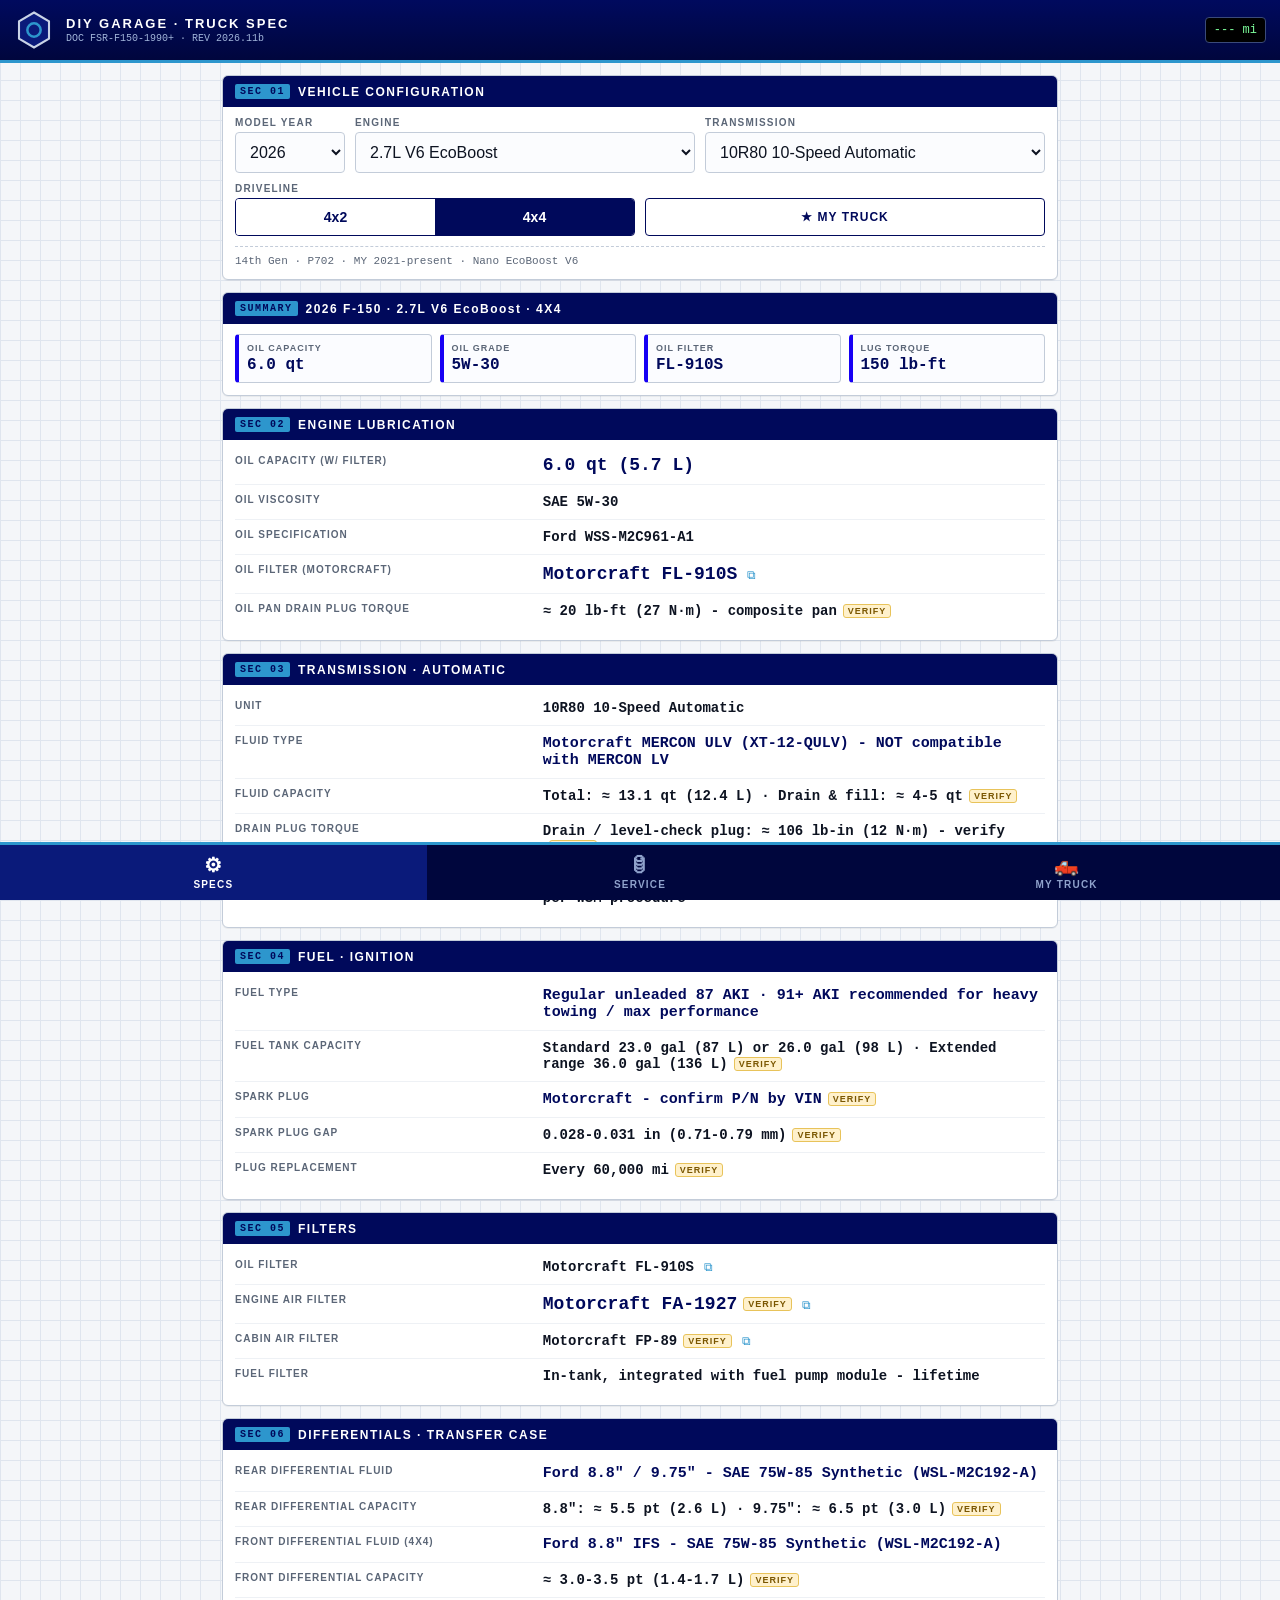
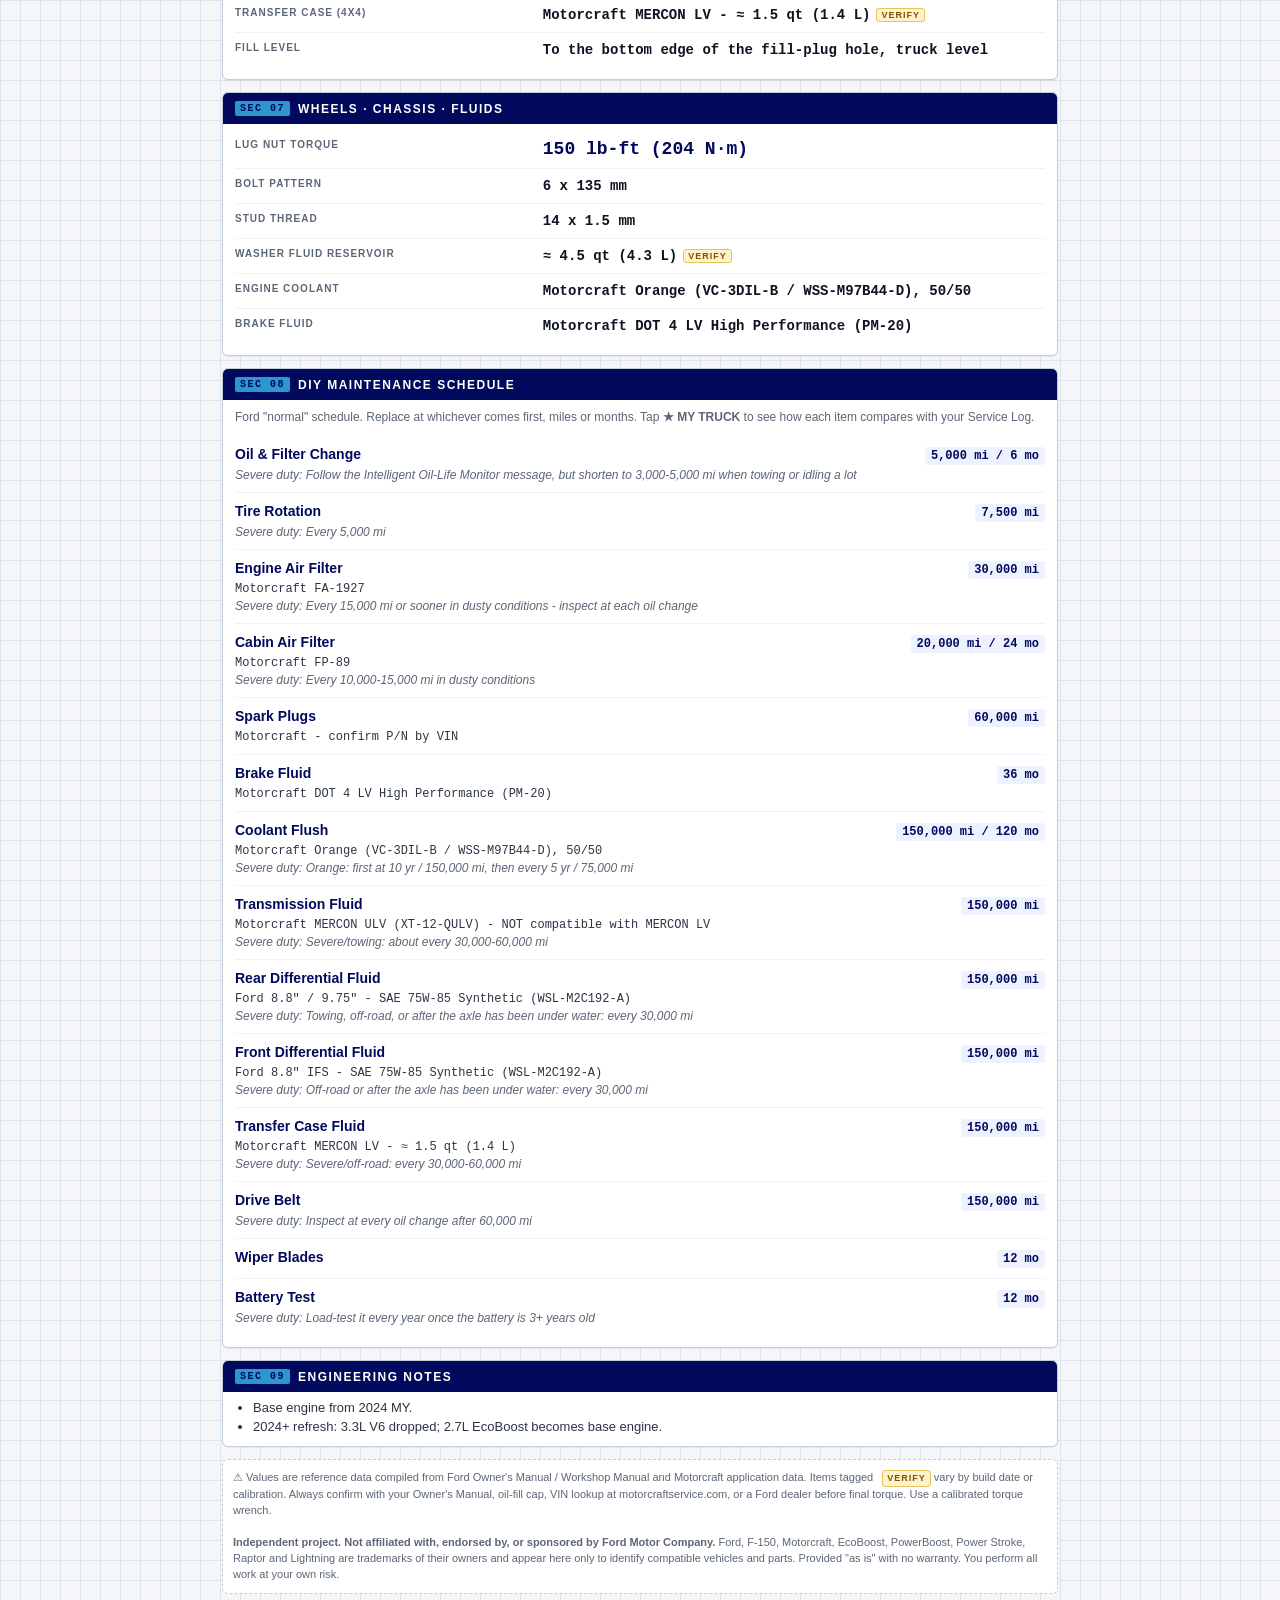
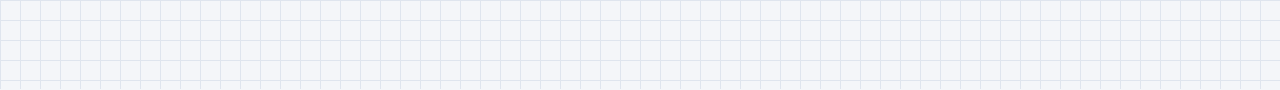
==== index.html @ 48784780 "Add files via upload" ====
<!DOCTYPE html>
<html lang="en">
<head>
  <meta charset="UTF-8">
  <meta name="viewport" content="width=device-width, initial-scale=1, viewport-fit=cover">
  <meta name="theme-color" content="#00095B">
  <meta name="apple-mobile-web-app-capable" content="yes">
  <meta name="apple-mobile-web-app-status-bar-style" content="black-translucent">
  <meta name="apple-mobile-web-app-title" content="DIY Garage">
  <meta name="description" content="Independent DIY service reference and maintenance tracker for 1990-present F-150 pickups.">
  <title>DIY Garage - Truck Spec Reference</title>
  <link rel="manifest" href="manifest.webmanifest">
  <link rel="icon" href="icon.svg" type="image/svg+xml">
  <link rel="apple-touch-icon" href="icon.svg">
  <link rel="stylesheet" href="styles.css">
</head>
<body>
  <header class="topbar">
    <div class="badge" aria-hidden="true">
      <svg viewBox="0 0 48 48"><polygon points="24,3 42,13.5 42,34.5 24,45 6,34.5 6,13.5" fill="#0a1a7a" stroke="#c9d3e6" stroke-width="2.5"/>
        <circle cx="24" cy="24" r="8" fill="none" stroke="#2D96CD" stroke-width="3"/></svg>
    </div>
    <div class="titleblock">
      <div class="t1">DIY GARAGE · TRUCK SPEC</div>
      <div class="t2">DOC FSR-F150-1990+ · <span id="rev"></span></div>
    </div>
    <div class="odo" id="odoChip" title="Current odometer">--- mi</div>
  </header>

  <div id="dueBanner" class="banner hidden"></div>

  <main>
    <!-- ================= SPECS TAB ================= -->
    <section id="tab-specs" class="tab active">
      <div class="card selector">
        <div class="card-h"><span class="sec">SEC 01</span> VEHICLE CONFIGURATION</div>
        <div class="grid3">
          <label>MODEL YEAR<select id="selYear"></select></label>
          <label>ENGINE<select id="selEngine"></select></label>
          <label>TRANSMISSION<select id="selTrans"></select></label>
        </div>
        <div class="grid2">
          <label>DRIVELINE
            <div class="seg" id="segDrive">
              <button data-v="4x2" class="on">4x2</button><button data-v="4x4">4x4</button>
            </div>
          </label>
          <label>&nbsp;<button class="btn ghost" id="btnSaveTruck">★ MY TRUCK</button></label>
        </div>
        <div class="genline" id="genLine"></div>
      </div>

      <div id="specOut"></div>

      <p class="disclaimer">
        ⚠ Values are reference data compiled from Ford Owner's Manual / Workshop Manual and Motorcraft
        application data. Items tagged <b class="vtag">VERIFY</b> vary by build date or calibration.
        Always confirm with your Owner's Manual, oil-fill cap, VIN lookup at motorcraftservice.com, or a Ford dealer
        before final torque. Use a calibrated torque wrench.
        <br><br>
        <b>Independent project. Not affiliated with, endorsed by, or sponsored by Ford Motor Company.</b>
        Ford, F-150, Motorcraft, EcoBoost, PowerBoost, Power Stroke, Raptor and Lightning are trademarks of their
        owners and appear here only to identify compatible vehicles and parts. Provided "as is" with no warranty.
        You perform all work at your own risk.
      </p>
    </section>

    <!-- ================= SERVICE LOG TAB ================= -->
    <section id="tab-log" class="tab">
      <div class="card">
        <div class="card-h"><span class="sec">SEC 10</span> NEXT SERVICE DUE</div>
        <div id="nextDue" class="nextdue"></div>
        <div class="row-btns">
          <button class="btn" id="btnNotify">🔔 ENABLE REMINDERS</button>
          <button class="btn ghost" id="btnIcs">📅 ADD TO CALENDAR</button>
        </div>
      </div>

      <div class="card">
        <div class="card-h"><span class="sec">SEC 11</span> UPDATE ODOMETER</div>
        <div class="grid2">
          <label>CURRENT MILEAGE<input type="number" id="odoInput" inputmode="numeric" placeholder="e.g. 84250"></label>
          <label>&nbsp;<button class="btn" id="btnOdo">UPDATE</button></label>
        </div>
      </div>

      <div class="card">
        <div class="card-h"><span class="sec">SEC 12</span> LOG A SERVICE</div>
        <form id="logForm">
          <div class="grid2">
            <label>SERVICE<select id="logType"></select></label>
            <label>DATE<input type="date" id="logDate" required></label>
            <label>MILEAGE<input type="number" id="logMiles" inputmode="numeric" required></label>
            <label>COST ($)<input type="number" id="logCost" step="0.01" inputmode="decimal"></label>
          </div>
          <label>PARTS / OIL USED / NOTES<textarea id="logNotes" rows="2" placeholder="Motorcraft FL-500S, 6 qt 5W-30 Full Synthetic"></textarea></label>
          <button class="btn full" type="submit">+ RECORD SERVICE</button>
        </form>
      </div>

      <div class="card">
        <div class="card-h"><span class="sec">SEC 13</span> SERVICE HISTORY
          <span class="right"><button class="link" id="btnExport">EXPORT</button> · <label class="link">IMPORT<input type="file" id="fileImport" accept=".json" hidden></label></span>
        </div>
        <div id="history"></div>
      </div>
    </section>

    <!-- ================= SETTINGS TAB ================= -->
    <section id="tab-truck" class="tab">
      <div class="card">
        <div class="card-h"><span class="sec">SEC 20</span> MY TRUCK</div>
        <div id="myTruck"></div>
        <div class="grid2">
          <label>NICKNAME<input type="text" id="setName" placeholder="Old Blue"></label>
          <label>VIN (OPTIONAL)<input type="text" id="setVin" maxlength="17" placeholder="1FTFW1E..."></label>
        </div>
      </div>
      <div class="card">
        <div class="card-h"><span class="sec">SEC 21</span> OIL CHANGE INTERVAL</div>
        <p class="hint">Defaults are set per engine. Shorten them for "severe duty" (towing, idling, dusty roads, short trips, extreme heat or cold).</p>
        <div class="grid2">
          <label>EVERY (MILES)<input type="number" id="setMi" inputmode="numeric"></label>
          <label>OR EVERY (MONTHS)<input type="number" id="setMo" inputmode="numeric"></label>
          <label>REMIND ME EARLY (MILES)<input type="number" id="setWarn" inputmode="numeric" value="500"></label>
          <label>&nbsp;<button class="btn ghost" id="btnDefaults">RESET TO ENGINE DEFAULT</button></label>
        </div>
        <button class="btn full" id="btnSaveSettings">SAVE SETTINGS</button>
      </div>
      <div class="card">
        <div class="card-h"><span class="sec">SEC 22</span> DATA</div>
        <p class="hint">All data is stored on this device only (no account and nothing sent to the cloud). Use Export in the Service Log to back it up.</p>
        <button class="btn danger full" id="btnWipe">ERASE ALL LOCAL DATA</button>
      </div>
    </section>
  </main>

  <nav class="tabbar">
    <button data-tab="specs" class="on"><span>⚙</span>SPECS</button>
    <button data-tab="log"><span>🛢</span>SERVICE</button>
    <button data-tab="truck"><span>🛻</span>MY TRUCK</button>
  </nav>

  <div id="toast" class="toast"></div>

  <script src="data.js"></script>
  <script src="app.js"></script>
</body>
</html>
---- styles.css ----
/* F-150 Field Service Reference - "engineering spec sheet" theme */
:root{
  --blue:#00095B;      /* deep oval blue */
  --blue2:#1700F4;     /* accent blue */
  --blue3:#2D96CD;     /* light blue */
  --ink:#0d1321;
  --paper:#f4f6f9;
  --grid:#dfe5ee;
  --line:#c3ccd9;
  --muted:#5b6677;
  --ok:#0a7d38; --warn:#c77700; --bad:#c41e1e;
  --mono: ui-monospace, "SFMono-Regular", Consolas, "Roboto Mono", Menlo, monospace;
  --sans: -apple-system, "Segoe UI", Roboto, "Helvetica Neue", Arial, sans-serif;
}
*{box-sizing:border-box;-webkit-tap-highlight-color:transparent}
html,body{margin:0;padding:0}
body{
  font-family:var(--sans);color:var(--ink);
  background-color:var(--paper);
  background-image:
    linear-gradient(var(--grid) 1px,transparent 1px),
    linear-gradient(90deg,var(--grid) 1px,transparent 1px);
  background-size:20px 20px;
  padding-bottom:calc(72px + env(safe-area-inset-bottom));
}
.hidden{display:none!important}

/* ---------- header / title block ---------- */
.topbar{
  position:sticky;top:0;z-index:10;display:flex;align-items:center;gap:12px;
  padding:calc(10px + env(safe-area-inset-top)) 14px 10px;
  background:linear-gradient(180deg,#000A5E,#00063d);color:#fff;
  border-bottom:3px solid var(--blue3);
}
.badge{width:40px;height:40px;flex:none}
.badge svg{width:100%;height:100%;display:block}
.titleblock{flex:1;min-width:0}
.t1{font-weight:800;letter-spacing:2px;font-size:13px}
.t2{font-family:var(--mono);font-size:10px;color:#9fb3d9;margin-top:2px}
.odo{font-family:var(--mono);font-size:12px;background:#000;border:1px solid #3a4a7a;
  padding:5px 8px;border-radius:4px;color:#7CFC9A;white-space:nowrap}

/* ---------- banner ---------- */
.banner{margin:10px 12px 0;padding:10px 12px;border-radius:6px;font-weight:700;font-size:14px;
  display:flex;gap:10px;align-items:center;border-left:6px solid}
.banner.warn{background:#fff4e0;border-color:var(--warn);color:#7a4900}
.banner.bad{background:#fde8e8;border-color:var(--bad);color:#8a1010}

main{padding:12px;max-width:860px;margin:0 auto}
.tab{display:none}.tab.active{display:block}

/* ---------- cards ---------- */
.card{background:#fff;border:1px solid var(--line);border-radius:6px;margin-bottom:12px;
  box-shadow:0 1px 0 #0000000d;overflow:hidden}
.card-h{background:var(--blue);color:#fff;font-weight:800;font-size:12px;letter-spacing:1.5px;
  padding:8px 12px;display:flex;align-items:center;gap:8px}
.card-h .right{margin-left:auto;font-weight:600;letter-spacing:.5px}
.sec{font-family:var(--mono);font-size:10px;background:var(--blue3);color:#00095B;padding:2px 5px;border-radius:2px}
.card > *:not(.card-h){margin-left:12px;margin-right:12px}
.card > *:last-child{margin-bottom:12px}
.card form{margin-top:8px}

label{display:block;font-size:10px;font-weight:800;letter-spacing:1.2px;color:var(--muted);margin-top:10px}
select,input,textarea{
  display:block;width:100%;margin-top:4px;padding:10px;font-size:16px;font-family:var(--sans);
  border:1px solid var(--line);border-radius:4px;background:#fbfcfe;color:var(--ink)}
select:focus,input:focus,textarea:focus{outline:2px solid var(--blue2);border-color:transparent}
.grid2{display:grid;grid-template-columns:minmax(0,1fr) minmax(0,1fr);gap:0 10px}
.grid3{display:grid;grid-template-columns:minmax(0,1fr);gap:0 10px}
.grid2 > *,.grid3 > *,.hero > *,.nextdue > *{min-width:0}
@media(min-width:640px){.grid3{grid-template-columns:110px minmax(0,1fr) minmax(0,1fr)}}
html,body{overflow-x:hidden}
[hidden]{display:none!important}
.btn{white-space:nowrap;overflow:hidden;text-overflow:ellipsis}
.spec{table-layout:fixed}
.spec td{overflow-wrap:anywhere}
.spec td.big.long{font-size:15px}

.seg{display:flex;margin-top:4px;border:1px solid var(--blue);border-radius:4px;overflow:hidden}
.seg button{flex:1;padding:10px;border:0;background:#fff;font-weight:800;color:var(--blue);font-size:14px}
.seg button.on{background:var(--blue);color:#fff}

.btn{display:inline-block;width:100%;margin-top:4px;padding:11px;border:0;border-radius:4px;
  background:var(--blue);color:#fff;font-weight:800;letter-spacing:1px;font-size:12px;cursor:pointer}
.btn:active{transform:translateY(1px)}
.btn.ghost{background:#fff;color:var(--blue);border:1px solid var(--blue)}
.btn.danger{background:var(--bad)}
.btn.full{margin-top:12px}
.row-btns{display:grid;grid-template-columns:1fr 1fr;gap:10px}
.link{background:none;border:0;color:#bcd7ff;font-weight:700;font-size:11px;cursor:pointer;padding:0;margin:0;letter-spacing:.5px;display:inline}

.genline{font-family:var(--mono);font-size:11px;color:var(--muted);margin-top:10px;padding-top:8px;border-top:1px dashed var(--line)}

/* ---------- spec tables ---------- */
.spec{width:calc(100% - 24px);border-collapse:collapse;margin-top:6px}
.spec tr{border-bottom:1px solid #eef1f5}
.spec tr:last-child{border-bottom:0}
.spec th{text-align:left;font-size:10px;letter-spacing:1px;color:var(--muted);font-weight:800;
  padding:9px 8px 9px 0;width:38%;vertical-align:top;text-transform:uppercase}
.spec td{font-family:var(--mono);font-size:14px;font-weight:600;padding:9px 0;color:var(--ink);word-break:break-word}
.spec td.big{font-size:18px;color:var(--blue)}
.vtag{display:inline-block;font-family:var(--sans);font-size:9px;font-weight:800;letter-spacing:1px;
  background:#fff1cc;color:#7a5600;border:1px solid #e8c35a;border-radius:3px;padding:1px 4px;margin-left:6px;vertical-align:middle}
.copy{border:0;background:none;color:var(--blue3);font-size:12px;cursor:pointer;margin-left:4px}

.hero{display:grid;grid-template-columns:repeat(2,1fr);gap:8px;margin-top:10px}
@media(min-width:640px){.hero{grid-template-columns:repeat(4,1fr)}}
.kpi{border:1px solid var(--line);border-left:4px solid var(--blue2);border-radius:4px;padding:8px;background:#fbfcff}
.kpi .k{font-size:9px;font-weight:800;letter-spacing:1px;color:var(--muted)}
.kpi .v{font-family:var(--mono);font-weight:800;font-size:16px;color:var(--blue);margin-top:3px}

.notes{margin:8px 12px 12px;padding:0 0 0 18px;font-size:13px;color:#2b3445}
.notes li{margin:4px 0}

.disclaimer{font-size:11px;color:var(--muted);line-height:1.45;background:#fff;border:1px dashed var(--line);padding:10px;border-radius:6px}
.hint{font-size:12px;color:var(--muted);margin-top:10px}

/* ---------- service ---------- */
.nextdue{display:grid;grid-template-columns:1fr 1fr;gap:10px;margin-top:12px}
.gauge{border:1px solid var(--line);border-radius:6px;padding:10px;text-align:center}
.gauge .k{font-size:10px;font-weight:800;letter-spacing:1px;color:var(--muted)}
.gauge .v{font-family:var(--mono);font-size:22px;font-weight:800;margin:4px 0}
.gauge .s{font-size:11px;color:var(--muted)}
.bar{height:8px;background:#e8ecf2;border-radius:4px;overflow:hidden;margin-top:6px}
.bar i{display:block;height:100%;background:var(--ok)}
.ok .v{color:var(--ok)} .warn .v{color:var(--warn)} .bad .v{color:var(--bad)}
.warn .bar i{background:var(--warn)} .bad .bar i{background:var(--bad)}
.empty{font-size:13px;color:var(--muted);padding:12px 0;text-align:center}

.hist{list-style:none;padding:0;margin:6px 12px 12px}
.hist li{border-bottom:1px solid #eef1f5;padding:10px 0;display:grid;grid-template-columns:1fr auto;gap:2px 10px}
.hist .ty{font-weight:800;font-size:14px;color:var(--blue)}
.hist .mi{font-family:var(--mono);font-size:13px;text-align:right}
.hist .dt{font-family:var(--mono);font-size:11px;color:var(--muted)}
.hist .del{border:0;background:none;color:var(--bad);font-size:11px;font-weight:700;text-align:right;cursor:pointer}
.hist .nt{grid-column:1/-1;font-size:12px;color:#2b3445}

/* ---------- maintenance schedule ---------- */
.sched{list-style:none;padding:0;margin:6px 12px 12px}
.sched li{border-bottom:1px solid #eef1f5;padding:10px 0}
.sched li:last-child{border-bottom:0}
.sx-h{display:flex;justify-content:space-between;gap:10px;align-items:baseline}
.sx-h b{color:var(--blue);font-size:14px}
.every{font-family:var(--mono);font-size:12px;font-weight:700;white-space:nowrap;background:#eef2ff;color:var(--blue);padding:2px 6px;border-radius:3px}
.sub{font-size:12px;color:#2b3445;margin-top:3px;font-family:var(--mono)}
.sub.sev{color:var(--muted);font-family:var(--sans);font-style:italic}
.chip{display:inline-block;margin-top:6px;font-size:9px;font-weight:800;letter-spacing:1px;padding:2px 6px;border-radius:3px;background:#e8ecf2;color:var(--muted)}
.chip.ok{background:#e3f5ea;color:var(--ok)} .chip.warn{background:#fff1cc;color:#7a5600} .chip.bad{background:#fde8e8;color:var(--bad)}

/* ---------- tab bar ---------- */
.tabbar{position:fixed;left:0;right:0;bottom:0;display:flex;background:#00063d;border-top:3px solid var(--blue3);
  padding-bottom:env(safe-area-inset-bottom);z-index:20}
.tabbar button{flex:1;border:0;background:none;color:#8fa2cc;font-weight:800;font-size:10px;letter-spacing:1.2px;padding:8px 0 10px;cursor:pointer}
.tabbar button span{display:block;font-size:20px;margin-bottom:2px}
.tabbar button.on{color:#fff;background:#0a1a7a}

.toast{position:fixed;left:50%;bottom:90px;transform:translateX(-50%) translateY(20px);opacity:0;
  background:#0d1321;color:#fff;padding:10px 16px;border-radius:20px;font-size:13px;font-weight:600;
  transition:.25s;pointer-events:none;z-index:30}
.toast.show{opacity:1;transform:translateX(-50%) translateY(0)}

@media (prefers-color-scheme: dark){
  :root{--paper:#0b0f1a;--grid:#141b2b;--line:#273149;--ink:#e6ebf5;--muted:#8a96ad}
  .card,.disclaimer,.kpi,select,input,textarea,.seg button{background:#111827;color:var(--ink)}
  .spec td.big,.kpi .v,.hist .ty{color:#8cc4ff}
  .spec tr,.hist li,.sched li{border-color:#1c2539}
  .sx-h b{color:#8cc4ff} .every{background:#1c2539;color:#8cc4ff} .sub{color:#c8d1e3}
  .btn.ghost{background:transparent;color:#8cc4ff;border-color:#8cc4ff}
  .seg button.on{background:#1f3cff}
  .notes,.hist .nt{color:#c8d1e3}
  .bar{background:#1c2539}
}
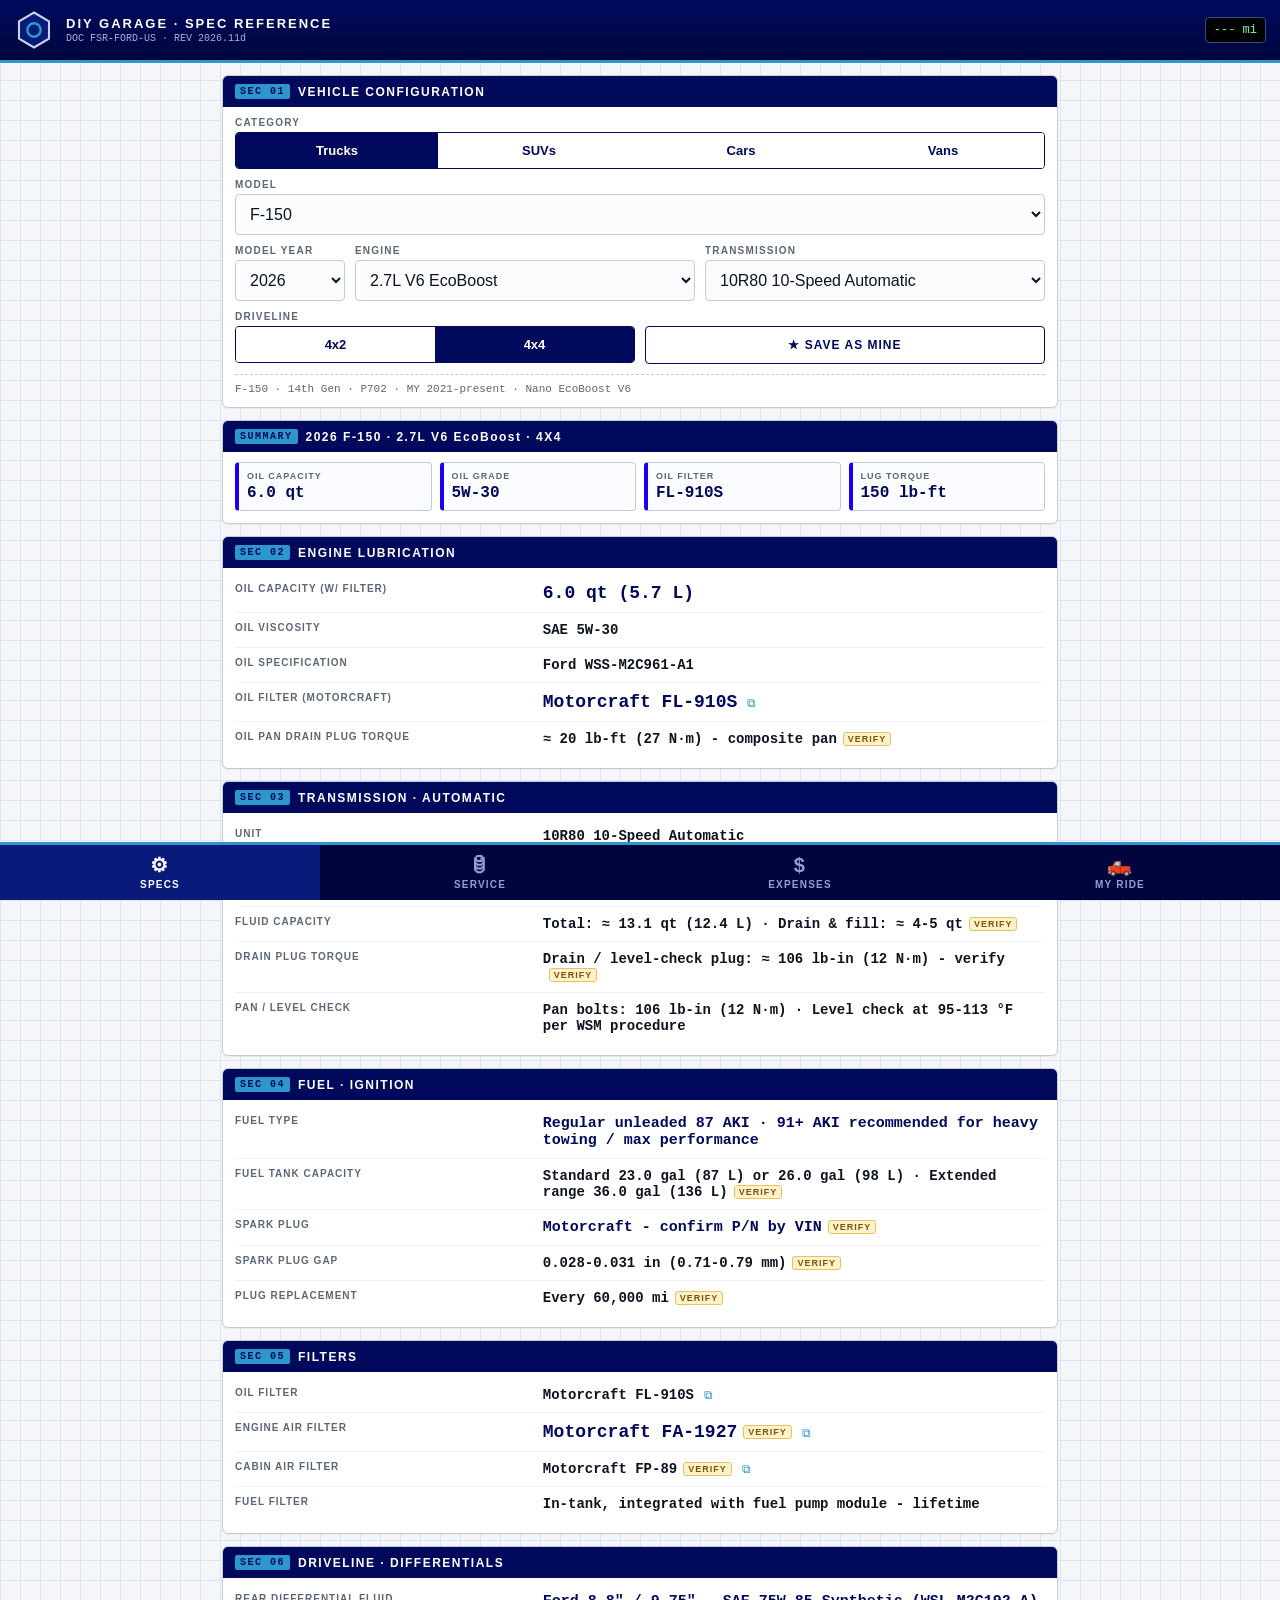
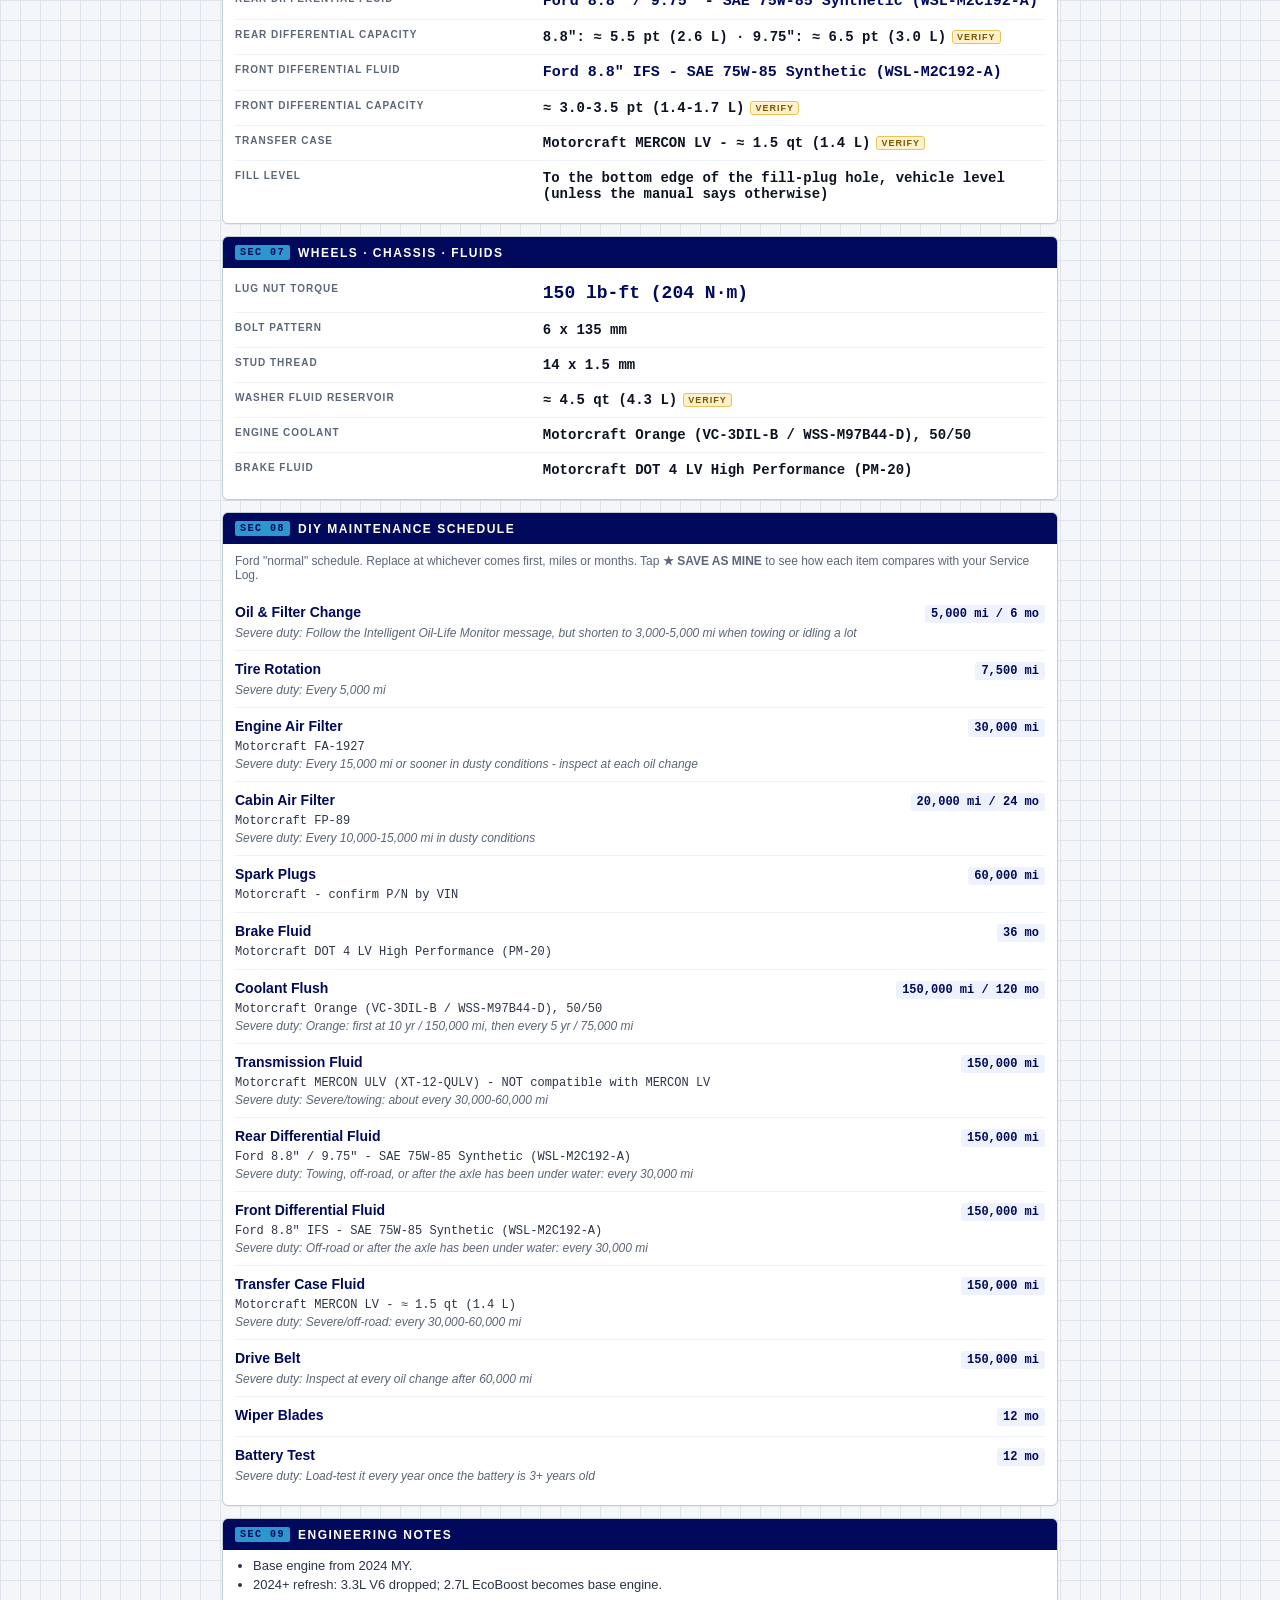
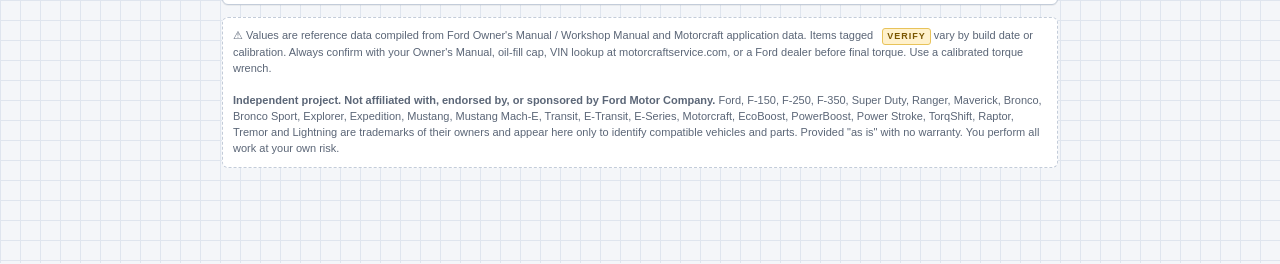
==== commit 99d3524d: "Add files via upload" ====
--- a/index.html
+++ b/index.html
@@ -7,8 +7,8 @@
   <meta name="apple-mobile-web-app-capable" content="yes">
   <meta name="apple-mobile-web-app-status-bar-style" content="black-translucent">
   <meta name="apple-mobile-web-app-title" content="DIY Garage">
-  <meta name="description" content="Independent DIY service reference and maintenance tracker for 1990-present F-150 pickups.">
-  <title>DIY Garage - Truck Spec Reference</title>
+  <meta name="description" content="Independent DIY service reference, maintenance and expense tracker for current Ford vehicles and 1990-present F-150, F-250 and F-350 pickups.">
+  <title>DIY Garage - Ford Spec Reference</title>
   <link rel="manifest" href="manifest.webmanifest">
   <link rel="icon" href="icon.svg" type="image/svg+xml">
   <link rel="apple-touch-icon" href="icon.svg">
@@ -21,8 +21,8 @@
         <circle cx="24" cy="24" r="8" fill="none" stroke="#2D96CD" stroke-width="3"/></svg>
     </div>
     <div class="titleblock">
-      <div class="t1">DIY GARAGE · TRUCK SPEC</div>
-      <div class="t2">DOC FSR-F150-1990+ · <span id="rev"></span></div>
+      <div class="t1">DIY GARAGE · SPEC REFERENCE</div>
+      <div class="t2">DOC FSR-FORD-US · <span id="rev"></span></div>
     </div>
     <div class="odo" id="odoChip" title="Current odometer">--- mi</div>
   </header>
@@ -34,6 +34,10 @@
     <section id="tab-specs" class="tab active">
       <div class="card selector">
         <div class="card-h"><span class="sec">SEC 01</span> VEHICLE CONFIGURATION</div>
+        <label>CATEGORY
+          <div class="seg" id="segCat"></div>
+        </label>
+        <label>MODEL<select id="selModel"></select></label>
         <div class="grid3">
           <label>MODEL YEAR<select id="selYear"></select></label>
           <label>ENGINE<select id="selEngine"></select></label>
@@ -41,11 +45,9 @@
         </div>
         <div class="grid2">
           <label>DRIVELINE
-            <div class="seg" id="segDrive">
-              <button data-v="4x2" class="on">4x2</button><button data-v="4x4">4x4</button>
-            </div>
+            <div class="seg" id="segDrive"></div>
           </label>
-          <label>&nbsp;<button class="btn ghost" id="btnSaveTruck">★ MY TRUCK</button></label>
+          <label>&nbsp;<button class="btn ghost" id="btnSaveTruck">★ SAVE AS MINE</button></label>
         </div>
         <div class="genline" id="genLine"></div>
       </div>
@@ -59,7 +61,8 @@
         before final torque. Use a calibrated torque wrench.
         <br><br>
         <b>Independent project. Not affiliated with, endorsed by, or sponsored by Ford Motor Company.</b>
-        Ford, F-150, Motorcraft, EcoBoost, PowerBoost, Power Stroke, Raptor and Lightning are trademarks of their
+        Ford, F-150, F-250, F-350, Super Duty, Ranger, Maverick, Bronco, Bronco Sport, Explorer, Expedition, Mustang, Mustang Mach-E,
+        Transit, E-Transit, E-Series, Motorcraft, EcoBoost, PowerBoost, Power Stroke, TorqShift, Raptor, Tremor and Lightning are trademarks of their
         owners and appear here only to identify compatible vehicles and parts. Provided "as is" with no warranty.
         You perform all work at your own risk.
       </p>
@@ -106,10 +109,59 @@
       </div>
     </section>
 
+    <!-- ================= EXPENSES TAB ================= -->
+    <section id="tab-exp" class="tab">
+      <div class="card">
+        <div class="card-h"><span class="sec">SEC 30</span> SPENDING SUMMARY
+          <span class="right"><button class="link" id="btnExpCsv">EXPORT CSV</button></span>
+        </div>
+        <label>PERIOD
+          <select id="expPeriod">
+            <option value="all">All time</option>
+            <option value="ytd">This year</option>
+            <option value="30">Last 30 days</option>
+            <option value="90">Last 90 days</option>
+            <option value="365">Last 12 months</option>
+          </select>
+        </label>
+        <div class="hero" id="expKpis"></div>
+      </div>
+
+      <div class="card">
+        <div class="card-h"><span class="sec">SEC 31</span> BY CATEGORY</div>
+        <div id="expBreakdown"></div>
+      </div>
+
+      <div class="card">
+        <div class="card-h"><span class="sec">SEC 32</span> ADD AN EXPENSE</div>
+        <form id="expForm">
+          <div class="grid2">
+            <label>CATEGORY<select id="expCat"></select></label>
+            <label>AMOUNT ($)<input type="number" id="expAmt" step="0.01" min="0" inputmode="decimal" required></label>
+            <label>DATE<input type="date" id="expDate" required></label>
+            <label>MILEAGE (OPTIONAL)<input type="number" id="expMiles" inputmode="numeric"></label>
+          </div>
+          <label>DESCRIPTION<input type="text" id="expDesc" placeholder="e.g. 2&quot; leveling kit, LED headlights, brake pads" required></label>
+          <label>VENDOR / STORE<input type="text" id="expVendor" placeholder="e.g. AutoZone, dealer, Amazon"></label>
+          <label>NOTES<textarea id="expNotes" rows="2" placeholder="Part numbers, warranty info, install notes"></textarea></label>
+          <button class="btn full" type="submit">+ RECORD EXPENSE</button>
+        </form>
+        <p class="hint">Costs you enter on a Service Log record are included here automatically as <b>Maintenance</b>, so you don't need to enter them twice.</p>
+      </div>
+
+      <div class="card">
+        <div class="card-h"><span class="sec">SEC 33</span> EXPENSE HISTORY</div>
+        <label>SHOW
+          <select id="expFilterCat"><option value="all">All categories</option></select>
+        </label>
+        <div id="expList"></div>
+      </div>
+    </section>
+
     <!-- ================= SETTINGS TAB ================= -->
     <section id="tab-truck" class="tab">
       <div class="card">
-        <div class="card-h"><span class="sec">SEC 20</span> MY TRUCK</div>
+        <div class="card-h"><span class="sec">SEC 20</span> MY VEHICLE</div>
         <div id="myTruck"></div>
         <div class="grid2">
           <label>NICKNAME<input type="text" id="setName" placeholder="Old Blue"></label>
@@ -129,7 +181,7 @@
       </div>
       <div class="card">
         <div class="card-h"><span class="sec">SEC 22</span> DATA</div>
-        <p class="hint">All data is stored on this device only (no account and nothing sent to the cloud). Use Export in the Service Log to back it up.</p>
+        <p class="hint">All data is stored on this device only (no account and nothing sent to the cloud). Use Export in the Service Log to back up your truck, service history and expenses together.</p>
         <button class="btn danger full" id="btnWipe">ERASE ALL LOCAL DATA</button>
       </div>
     </section>
@@ -138,12 +190,15 @@
   <nav class="tabbar">
     <button data-tab="specs" class="on"><span>⚙</span>SPECS</button>
     <button data-tab="log"><span>🛢</span>SERVICE</button>
-    <button data-tab="truck"><span>🛻</span>MY TRUCK</button>
+    <button data-tab="exp"><span>$</span>EXPENSES</button>
+    <button data-tab="truck"><span>🛻</span>MY RIDE</button>
   </nav>
 
   <div id="toast" class="toast"></div>
 
   <script src="data.js"></script>
+  <script src="data-hd.js"></script>
+  <script src="data-ford.js"></script>
   <script src="app.js"></script>
 </body>
 </html>
--- a/styles.css
+++ b/styles.css
@@ -147,6 +147,26 @@
 .chip{display:inline-block;margin-top:6px;font-size:9px;font-weight:800;letter-spacing:1px;padding:2px 6px;border-radius:3px;background:#e8ecf2;color:var(--muted)}
 .chip.ok{background:#e3f5ea;color:var(--ok)} .chip.warn{background:#fff1cc;color:#7a5600} .chip.bad{background:#fde8e8;color:var(--bad)}
 
+/* ---------- expenses ---------- */
+.kpi.wide{grid-column:1/-1}
+.kpi .kk{font-size:11px;color:var(--muted);margin-top:2px}
+.bars{list-style:none;padding:0;margin:8px 12px 12px}
+.bars li{display:grid;grid-template-columns:minmax(0,1.3fr) minmax(0,2fr) auto 34px;gap:8px;align-items:center;padding:5px 0;font-size:12px}
+.bars .bl{font-weight:700;overflow:hidden;text-overflow:ellipsis;white-space:nowrap}
+.bars .bt{height:10px;background:#e8ecf2;border-radius:5px;overflow:hidden}
+.bars .bt i{display:block;height:100%;border-radius:5px}
+.bars .bv{font-family:var(--mono);font-weight:700;text-align:right}
+.bars .bp{font-family:var(--mono);color:var(--muted);text-align:right}
+.cat{display:inline-block;color:#fff;font-family:var(--sans);font-size:9px;font-weight:800;letter-spacing:.5px;padding:1px 5px;border-radius:3px;margin-right:4px;text-transform:uppercase}
+.src{font-size:9px;font-weight:800;letter-spacing:1px;color:var(--muted);text-align:right}
+.seg{flex-wrap:nowrap}
+.seg button{white-space:nowrap}
+
+.prelim{background:#fff4e0;border:1px solid #e8c35a;border-left:6px solid var(--warn);color:#5c3b00;
+  border-radius:6px;padding:10px 12px;margin-bottom:12px;font-size:12px;line-height:1.45}
+.seg button{padding:10px 4px;font-size:13px}
+@media (prefers-color-scheme: dark){ .prelim{background:#2a2110;color:#f3d79b;border-color:#7a5a12} }
+
 /* ---------- tab bar ---------- */
 .tabbar{position:fixed;left:0;right:0;bottom:0;display:flex;background:#00063d;border-top:3px solid var(--blue3);
   padding-bottom:env(safe-area-inset-bottom);z-index:20}
@@ -168,5 +188,5 @@
   .btn.ghost{background:transparent;color:#8cc4ff;border-color:#8cc4ff}
   .seg button.on{background:#1f3cff}
   .notes,.hist .nt{color:#c8d1e3}
-  .bar{background:#1c2539}
+  .bar,.bars .bt{background:#1c2539}
 }
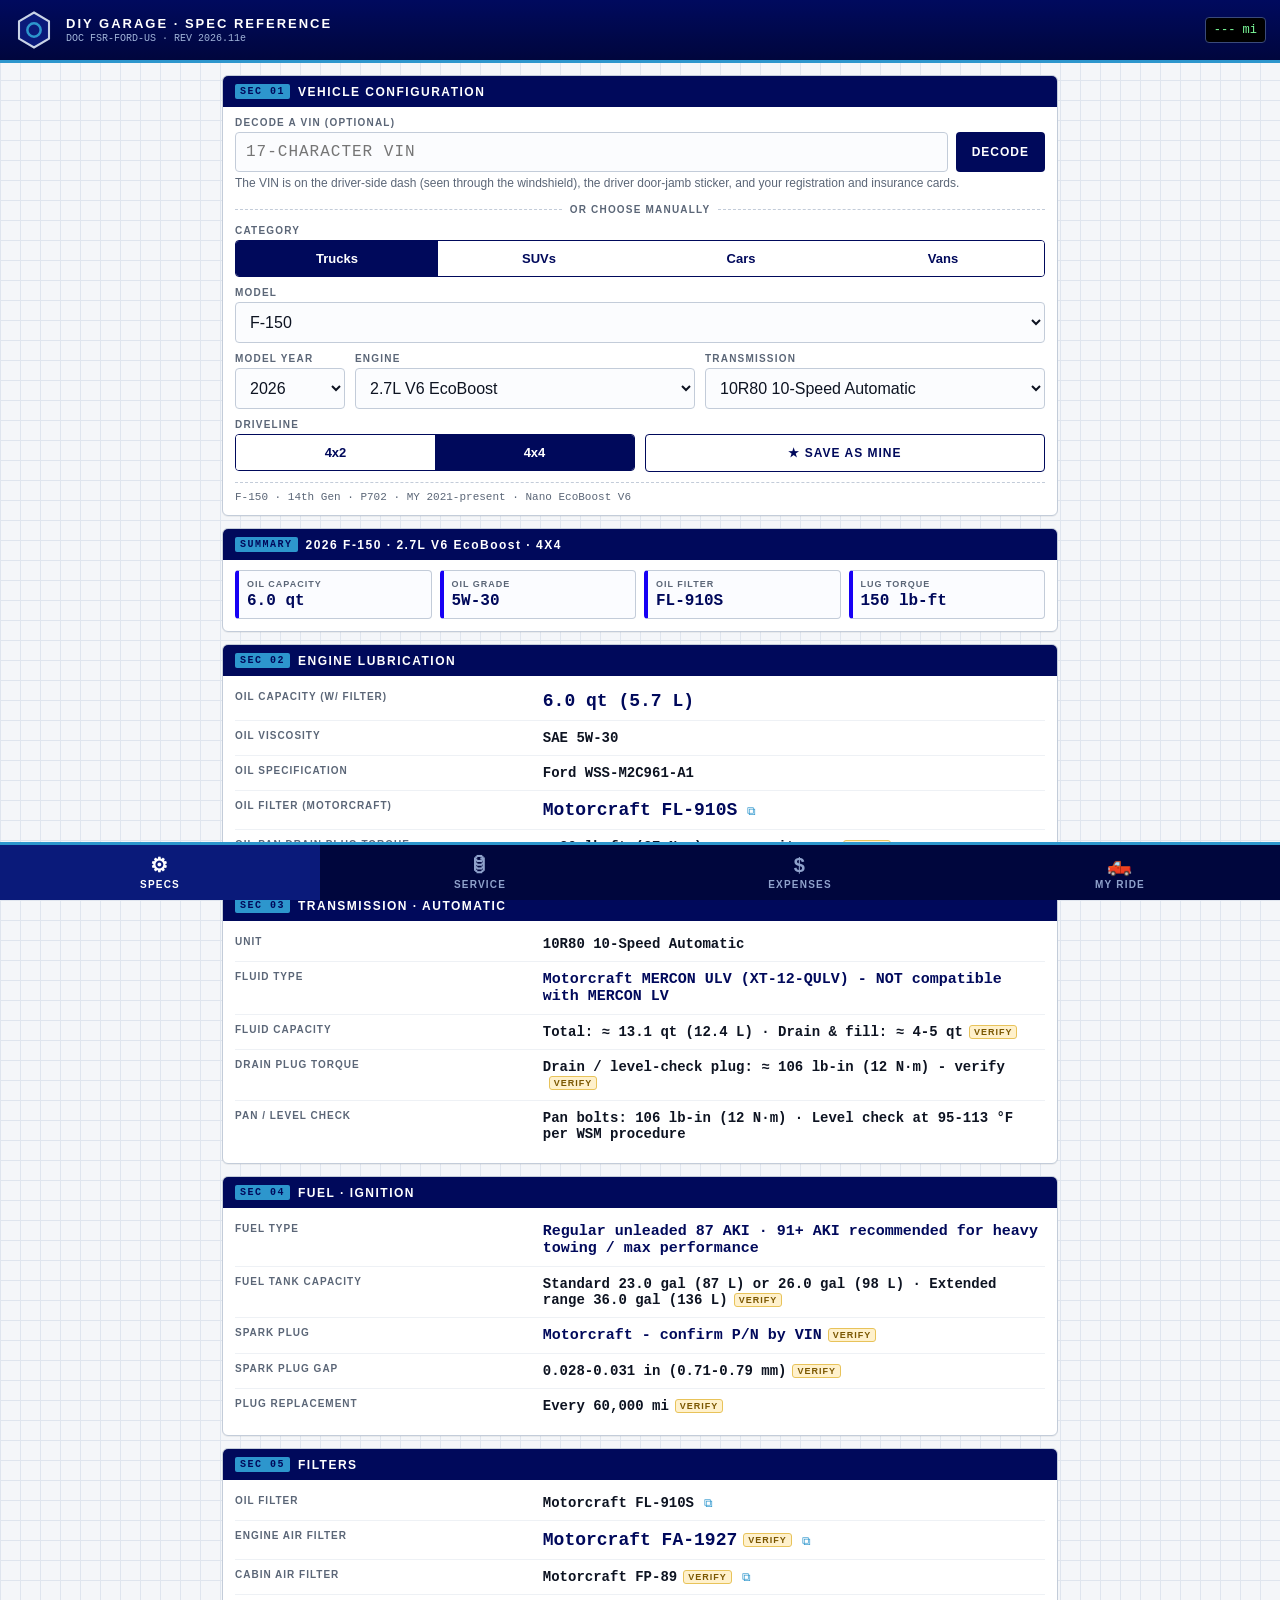
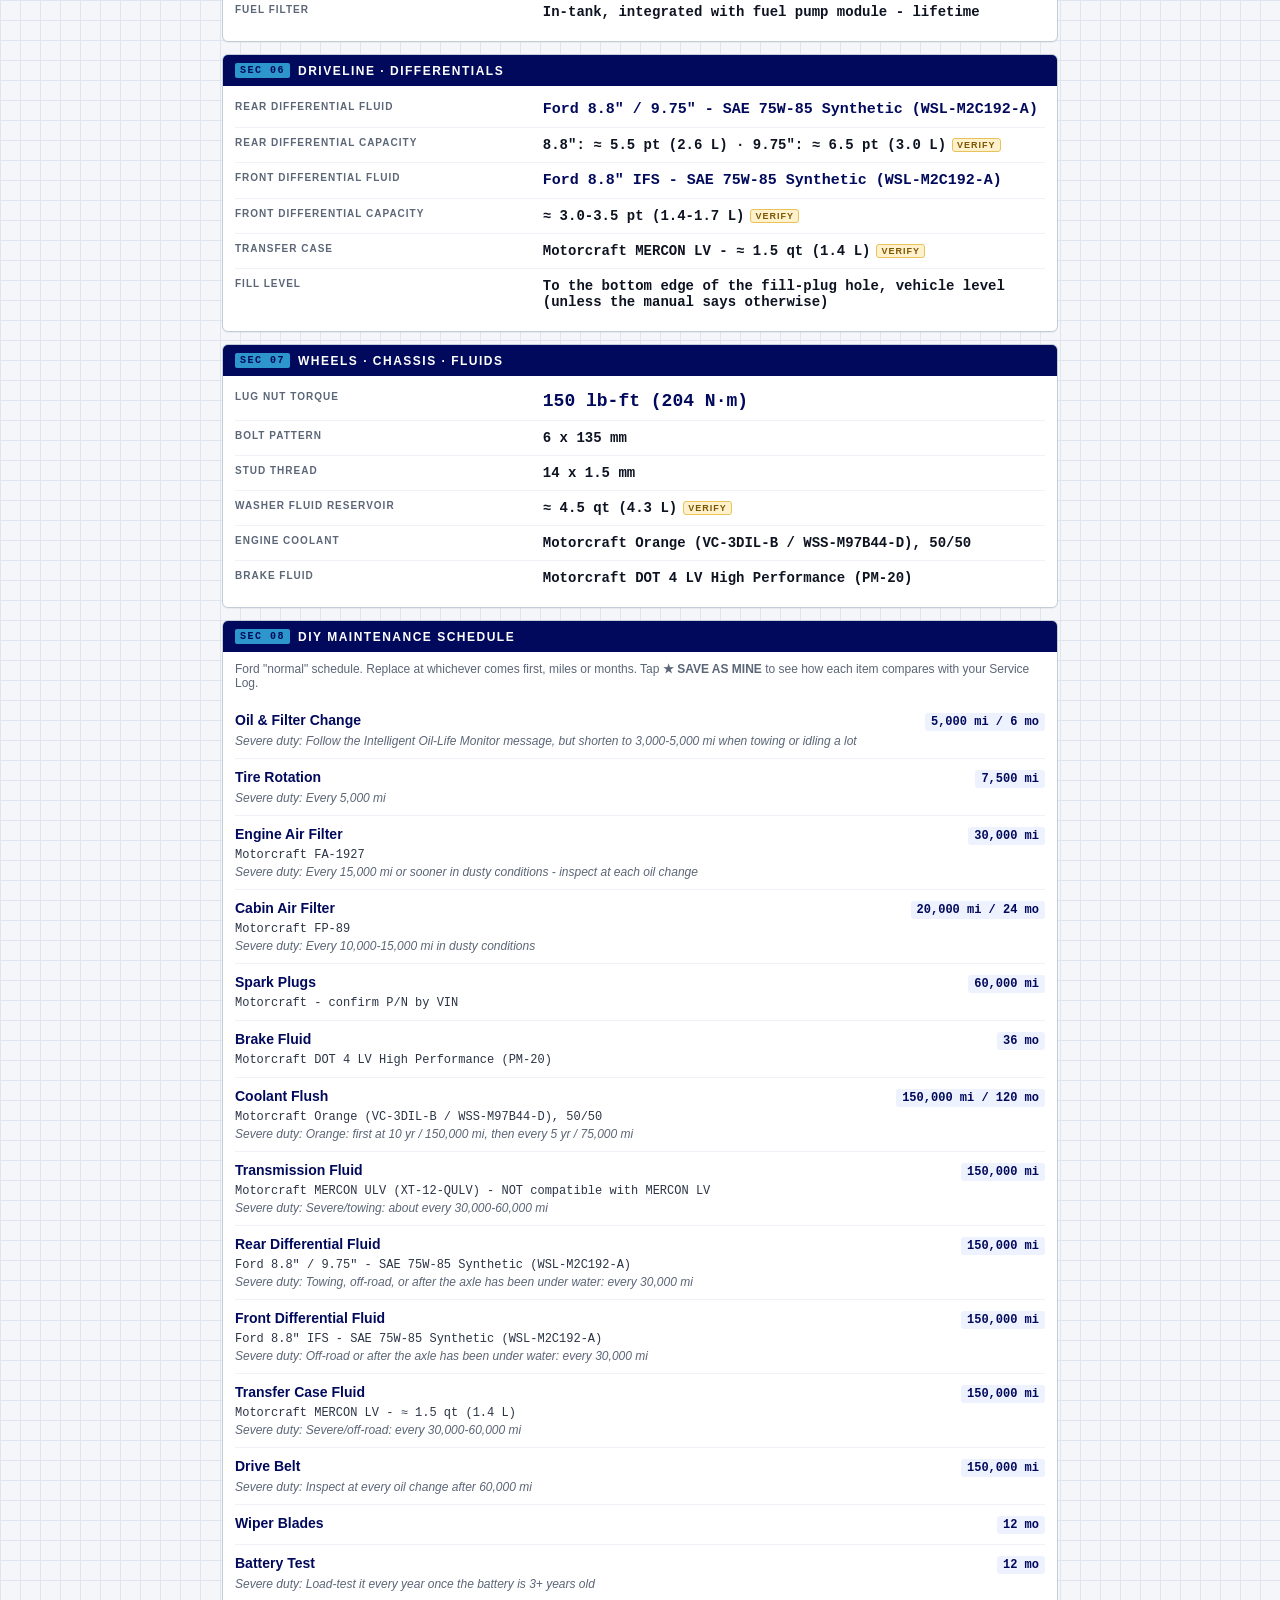
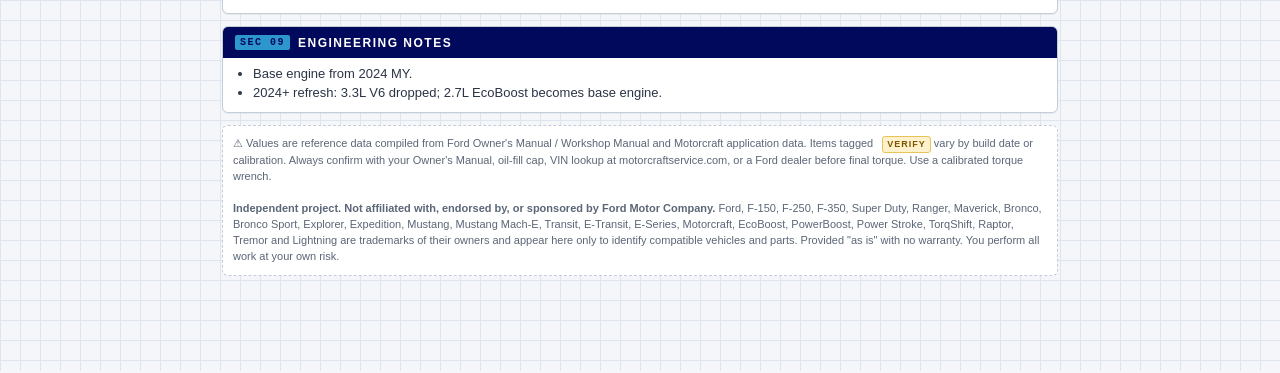
==== commit e37a8732: "Add files via upload" ====
--- a/index.html
+++ b/index.html
@@ -34,6 +34,16 @@
     <section id="tab-specs" class="tab active">
       <div class="card selector">
         <div class="card-h"><span class="sec">SEC 01</span> VEHICLE CONFIGURATION</div>
+        <label>DECODE A VIN (OPTIONAL)
+          <div class="vinrow">
+            <input type="text" id="vinInput" maxlength="17" autocomplete="off" autocapitalize="characters" spellcheck="false"
+                   placeholder="17-character VIN" aria-label="VIN">
+            <button class="btn" id="btnVin" type="button">DECODE</button>
+          </div>
+        </label>
+        <p class="hint" style="margin-top:4px">The VIN is on the driver-side dash (seen through the windshield), the driver door-jamb sticker, and your registration and insurance cards.</p>
+        <div id="vinOut"></div>
+        <div class="or"><span>OR CHOOSE MANUALLY</span></div>
         <label>CATEGORY
           <div class="seg" id="segCat"></div>
         </label>
@@ -165,8 +175,9 @@
         <div id="myTruck"></div>
         <div class="grid2">
           <label>NICKNAME<input type="text" id="setName" placeholder="Old Blue"></label>
-          <label>VIN (OPTIONAL)<input type="text" id="setVin" maxlength="17" placeholder="1FTFW1E..."></label>
-        </div>
+          <label>VIN (OPTIONAL)<input type="text" id="setVin" maxlength="17" placeholder="1FTFW1E..." autocapitalize="characters" spellcheck="false"></label>
+        </div>
+        <button class="btn ghost full" id="btnDecodeSaved" type="button">DECODE THIS VIN</button>
       </div>
       <div class="card">
         <div class="card-h"><span class="sec">SEC 21</span> OIL CHANGE INTERVAL</div>
--- a/styles.css
+++ b/styles.css
@@ -162,6 +162,20 @@
 .seg{flex-wrap:nowrap}
 .seg button{white-space:nowrap}
 
+/* ---------- VIN decoder ---------- */
+.vinrow{display:grid;grid-template-columns:minmax(0,1fr) auto;gap:8px;align-items:stretch}
+.vinrow input{font-family:var(--mono);letter-spacing:1px;text-transform:uppercase}
+.vinrow .btn{width:auto;padding:0 16px;margin-top:4px}
+.vinbox{border:1px solid var(--line);border-left:4px solid var(--blue3);border-radius:6px;margin-top:10px;overflow:hidden}
+.vinhead{background:#eef4fb;font-family:var(--mono);font-size:12px;font-weight:700;padding:8px 10px;color:var(--blue);word-break:break-all}
+.vinbody{padding:4px 10px 10px}
+.vinbody .spec{width:100%}
+.vinwarn{background:#fff4e0;border:1px solid #e8c35a;color:#5c3b00;border-radius:4px;padding:6px 8px;font-size:12px;margin-top:8px}
+.vinmatch{margin-top:6px}
+.or{display:flex;align-items:center;gap:8px;margin:14px 0 2px;color:var(--muted);font-size:10px;font-weight:800;letter-spacing:1.2px}
+.or::before,.or::after{content:"";flex:1;border-top:1px dashed var(--line)}
+@media (prefers-color-scheme: dark){ .vinhead{background:#16213a;color:#8cc4ff} .vinwarn{background:#2a2110;color:#f3d79b;border-color:#7a5a12} }
+
 .prelim{background:#fff4e0;border:1px solid #e8c35a;border-left:6px solid var(--warn);color:#5c3b00;
   border-radius:6px;padding:10px 12px;margin-bottom:12px;font-size:12px;line-height:1.45}
 .seg button{padding:10px 4px;font-size:13px}
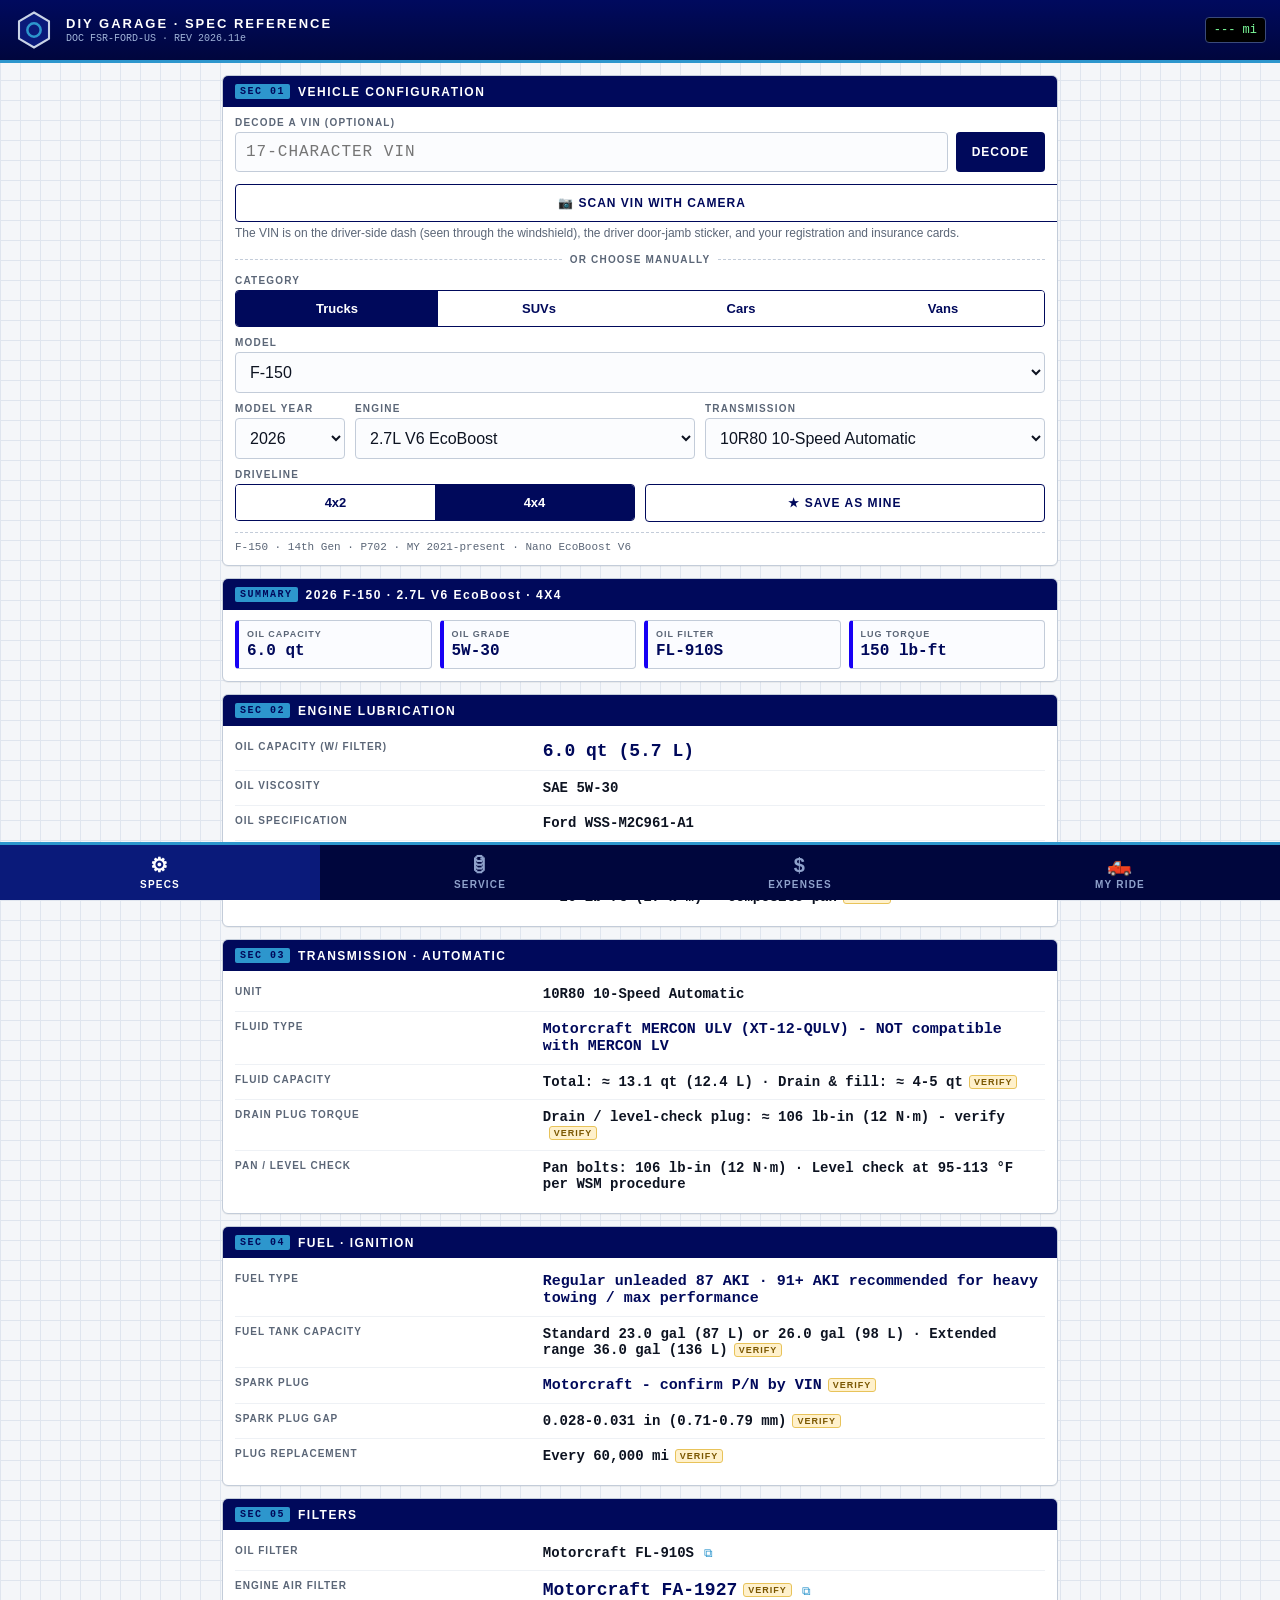
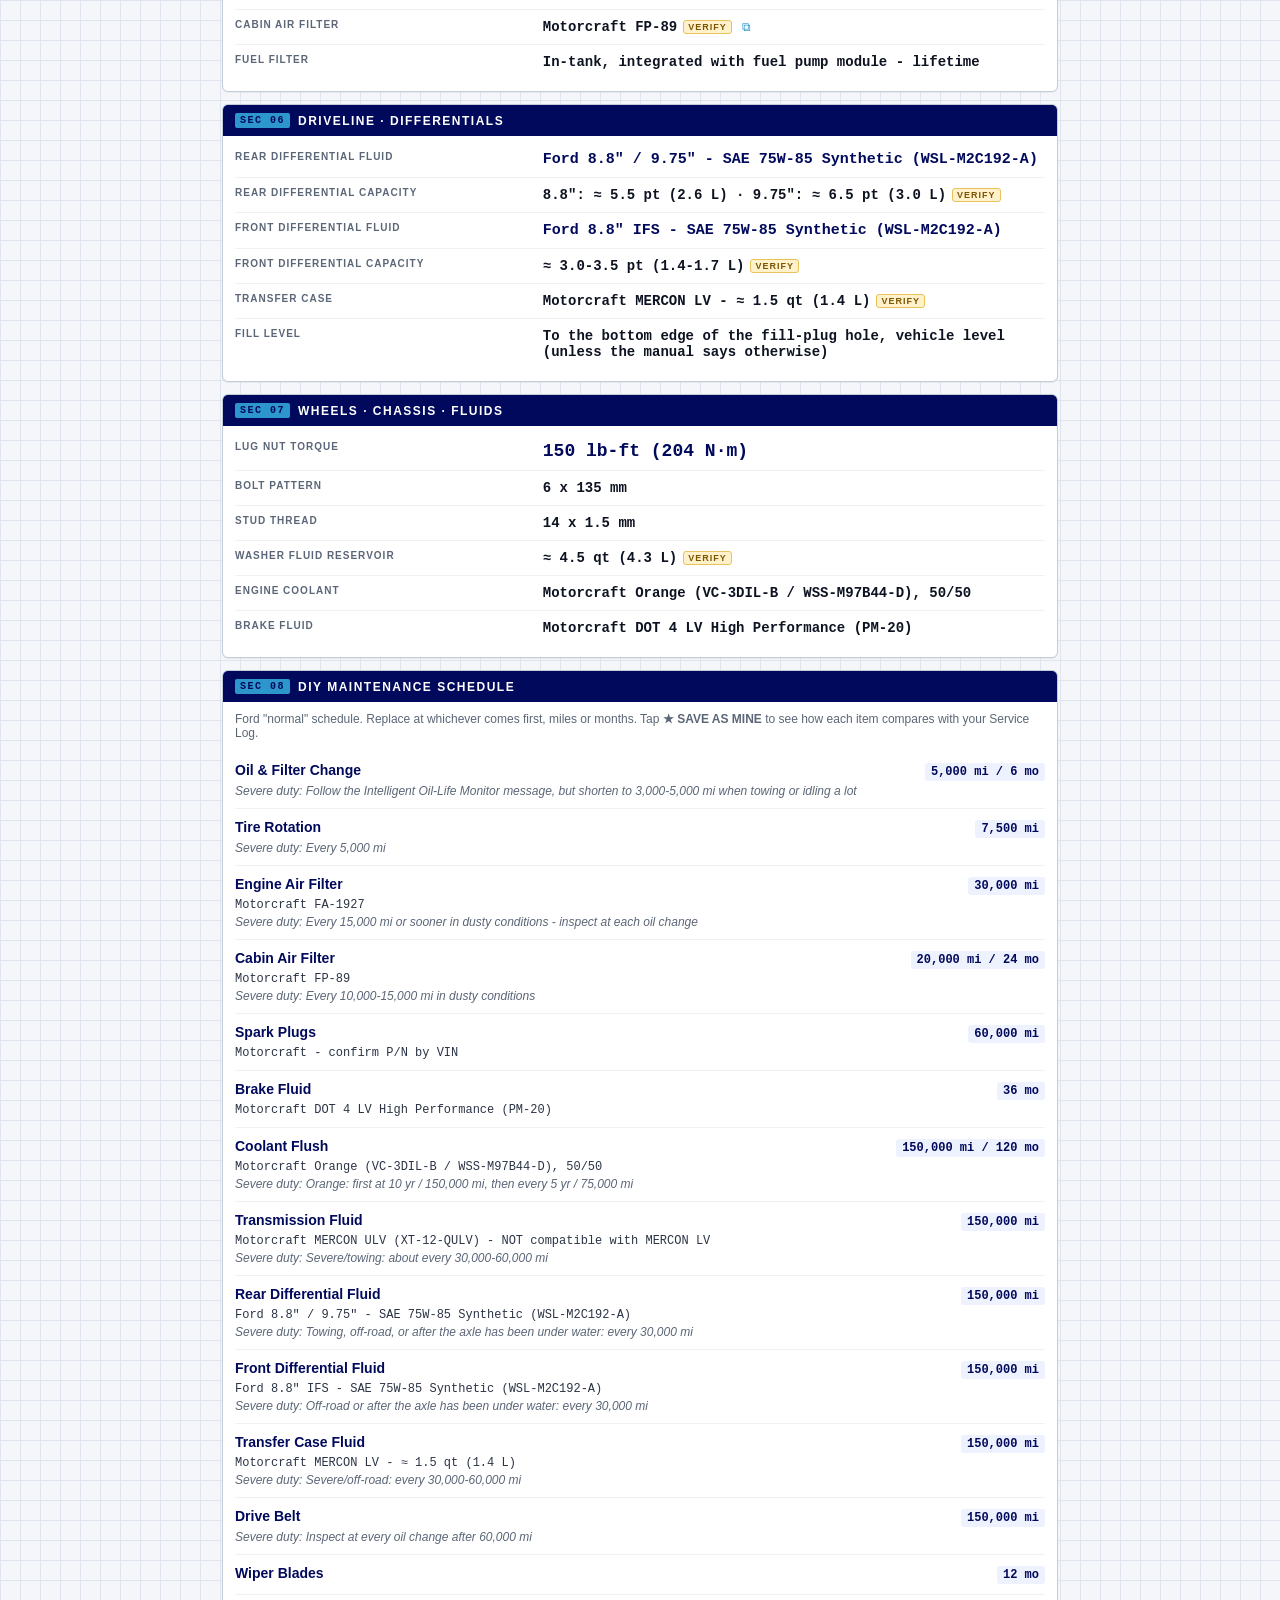
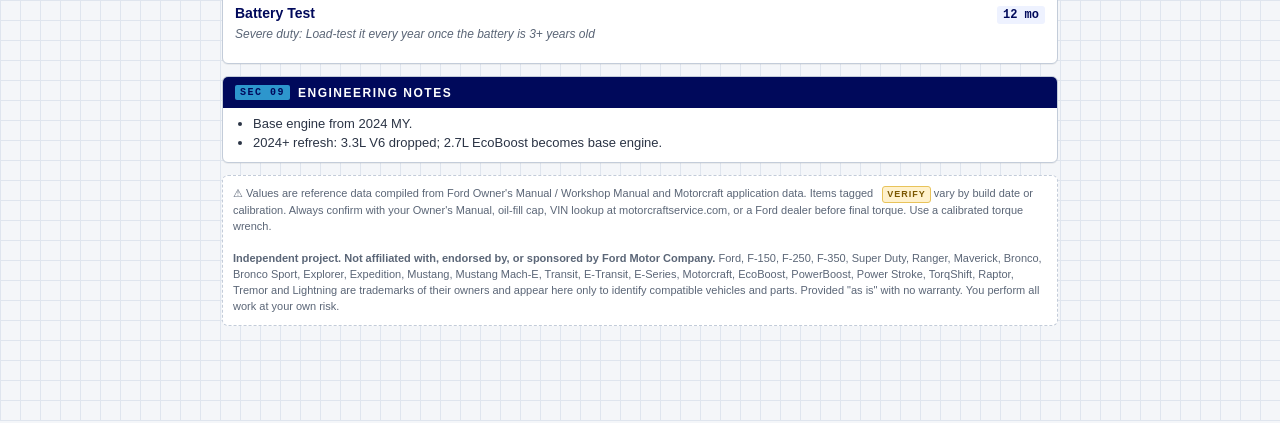
==== commit 95d338ab: "Add files via upload" ====
--- a/index.html
+++ b/index.html
@@ -41,6 +41,7 @@
             <button class="btn" id="btnVin" type="button">DECODE</button>
           </div>
         </label>
+        <button class="btn ghost full scanbtn" id="btnScan" type="button">📷 SCAN VIN WITH CAMERA</button>
         <p class="hint" style="margin-top:4px">The VIN is on the driver-side dash (seen through the windshield), the driver door-jamb sticker, and your registration and insurance cards.</p>
         <div id="vinOut"></div>
         <div class="or"><span>OR CHOOSE MANUALLY</span></div>
@@ -177,7 +178,10 @@
           <label>NICKNAME<input type="text" id="setName" placeholder="Old Blue"></label>
           <label>VIN (OPTIONAL)<input type="text" id="setVin" maxlength="17" placeholder="1FTFW1E..." autocapitalize="characters" spellcheck="false"></label>
         </div>
-        <button class="btn ghost full" id="btnDecodeSaved" type="button">DECODE THIS VIN</button>
+        <div class="row-btns" style="margin-top:12px">
+          <button class="btn ghost" id="btnDecodeSaved" type="button">DECODE THIS VIN</button>
+          <button class="btn ghost" id="btnScanSaved" type="button">📷 SCAN VIN</button>
+        </div>
       </div>
       <div class="card">
         <div class="card-h"><span class="sec">SEC 21</span> OIL CHANGE INTERVAL</div>
@@ -207,6 +211,8 @@
 
   <div id="toast" class="toast"></div>
 
+  <script src="zxing.min.js"></script>
+  <script src="vin-scan.js"></script>
   <script src="data.js"></script>
   <script src="data-hd.js"></script>
   <script src="data-ford.js"></script>
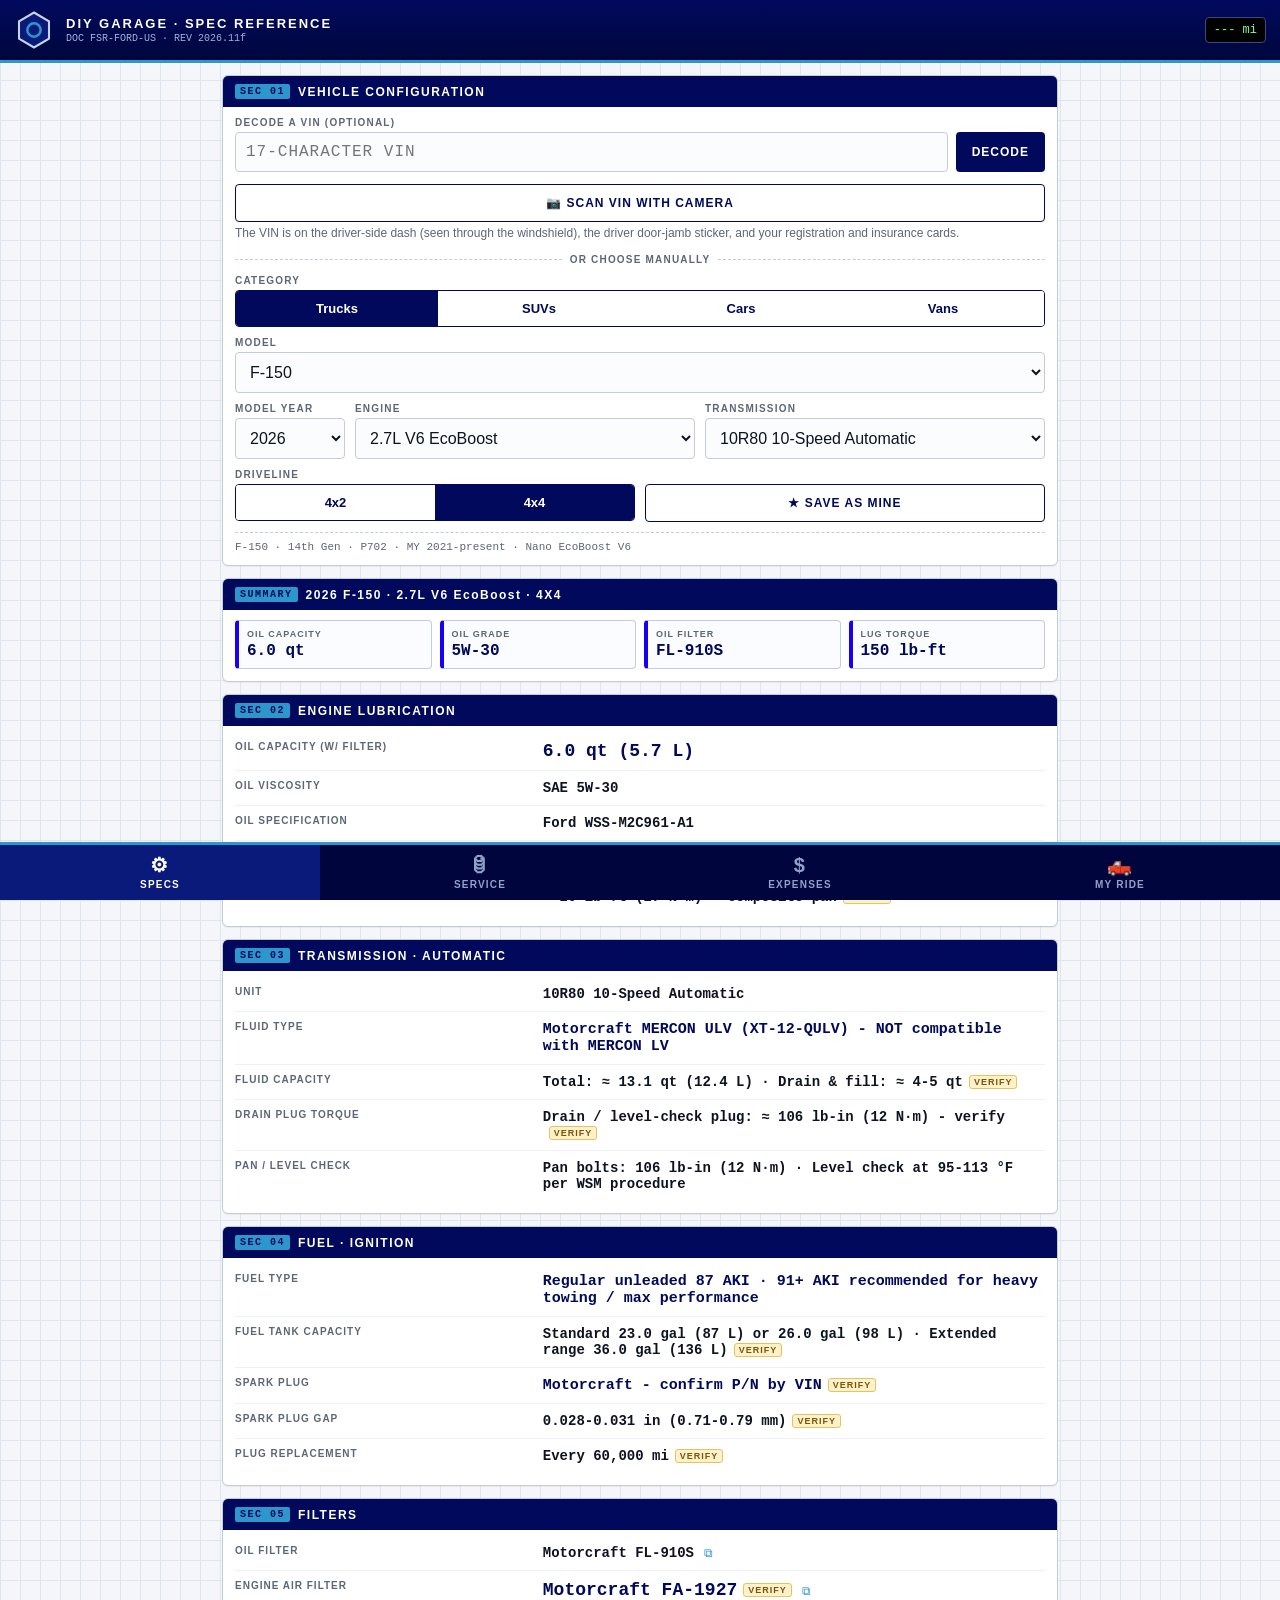
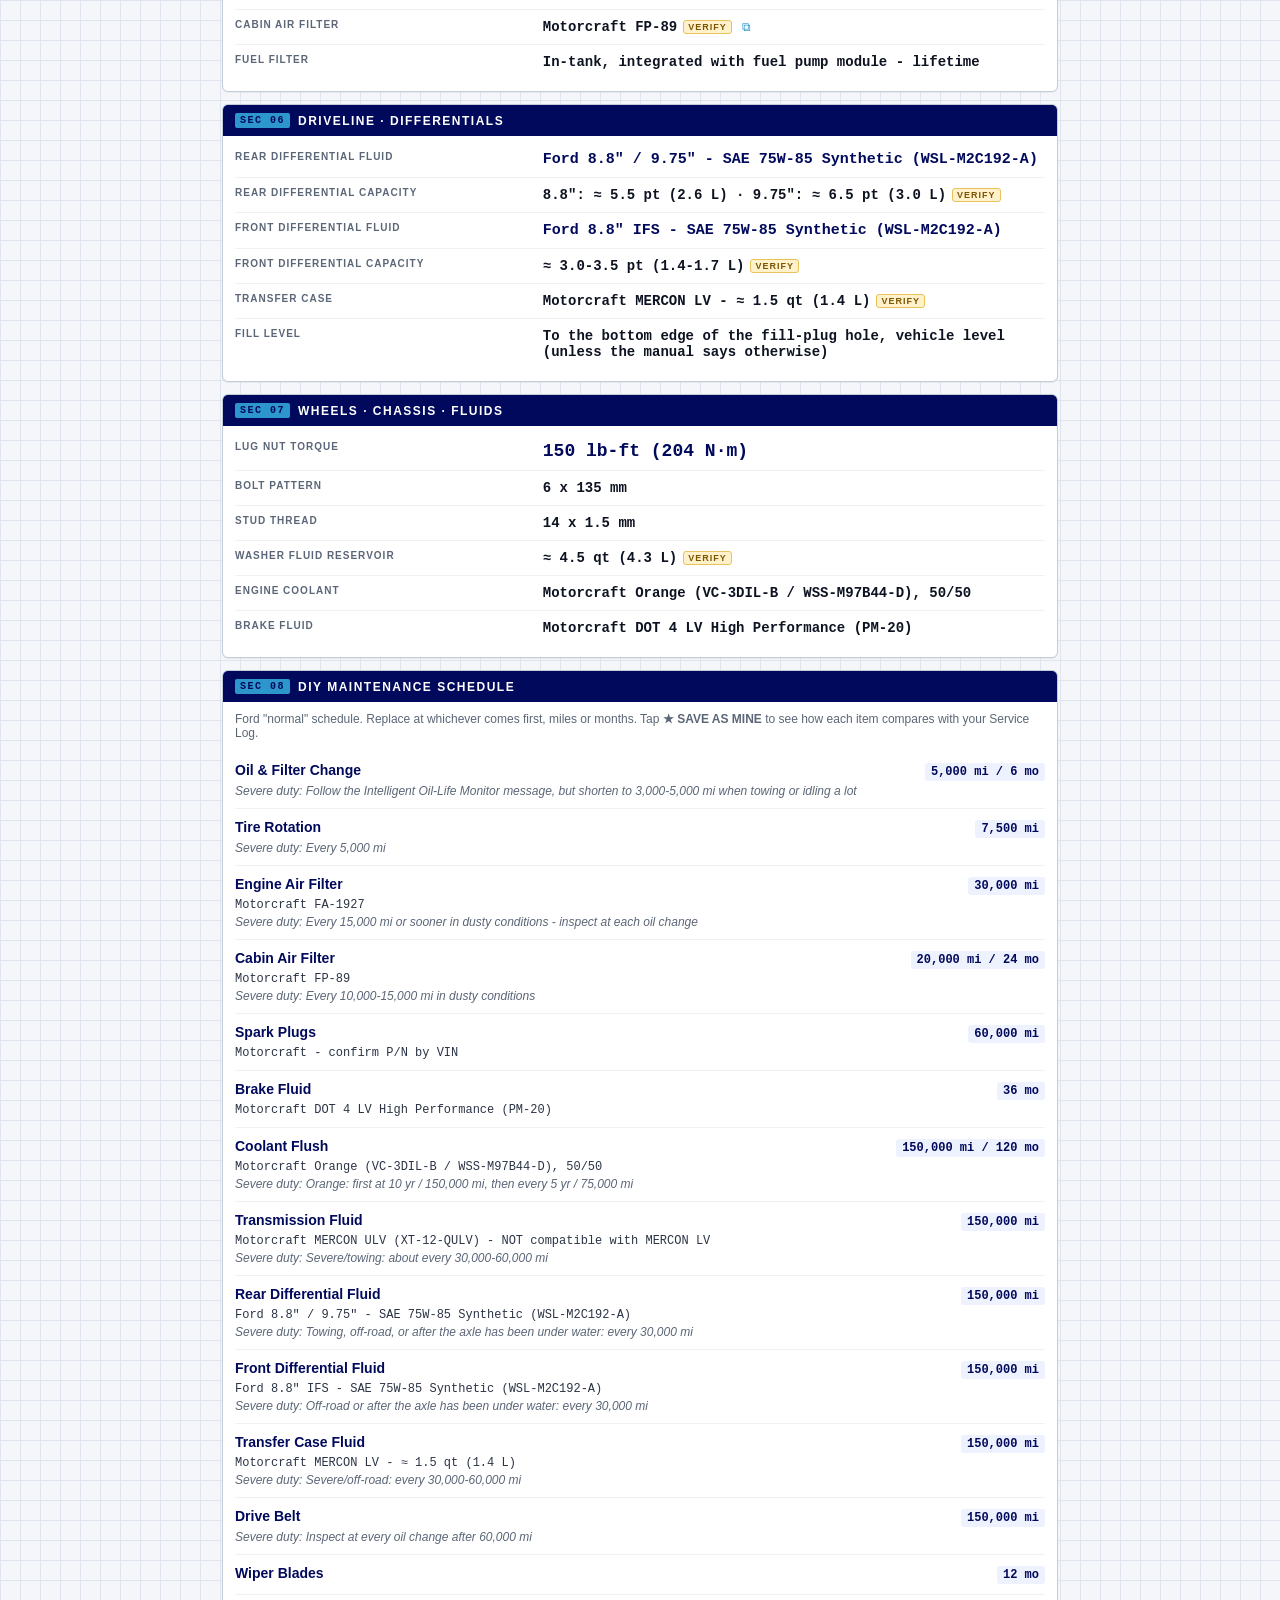
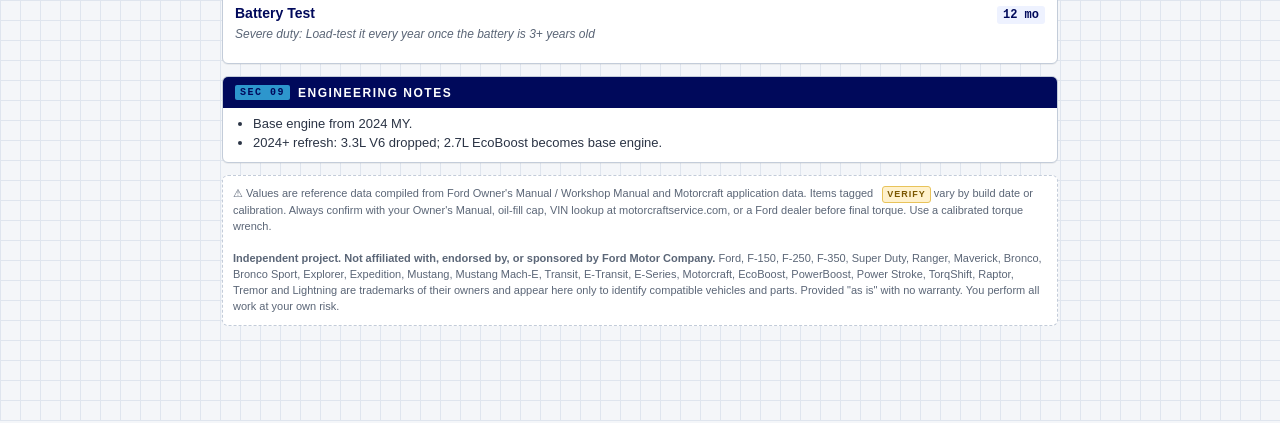
==== commit cc90e45f: "Add files via upload" ====
--- a/index.html
+++ b/index.html
@@ -211,8 +211,8 @@
 
   <div id="toast" class="toast"></div>
 
-  <script src="zxing.min.js"></script>
-  <script src="vin-scan.js"></script>
+  <script src="zxing.min.js" charset="utf-8"></script>
+  <script src="vin-scan.js" charset="utf-8"></script>
   <script src="data.js"></script>
   <script src="data-hd.js"></script>
   <script src="data-ford.js"></script>
--- a/styles.css
+++ b/styles.css
@@ -176,6 +176,36 @@
 .or::before,.or::after{content:"";flex:1;border-top:1px dashed var(--line)}
 @media (prefers-color-scheme: dark){ .vinhead{background:#16213a;color:#8cc4ff} .vinwarn{background:#2a2110;color:#f3d79b;border-color:#7a5a12} }
 
+.scanbtn{margin-top:8px}
+.card > .btn{width:calc(100% - 24px)}
+.vinscan{background:#e8f1fd;border:1px solid #b9d3f3;color:#0b2f66;border-radius:4px;padding:6px 8px;font-size:12px;margin-top:8px}
+
+/* ---------- camera scanner overlay ---------- */
+body.scan-open{overflow:hidden}
+.scan{position:fixed;inset:0;z-index:50;background:#000;display:flex;flex-direction:column;color:#fff;
+  padding:env(safe-area-inset-top) 0 env(safe-area-inset-bottom)}
+.scan-top{display:flex;align-items:center;justify-content:space-between;padding:10px 14px;background:#00063d;border-bottom:3px solid var(--blue3)}
+.scan-title{font-weight:800;letter-spacing:2px;font-size:13px}
+.scan-x{background:none;border:0;color:#fff;font-size:22px;line-height:1;cursor:pointer;padding:4px 8px}
+.scan-view{position:relative;flex:1;min-height:0;overflow:hidden;background:#000}
+.scan-view video{position:absolute;inset:0;width:100%;height:100%;object-fit:cover}
+.scan-guide{position:absolute;inset:0;display:flex;align-items:center;justify-content:center;pointer-events:none}
+.scan-box{position:relative;width:90%;height:45%;max-height:260px;border:2px solid rgba(255,255,255,.9);border-radius:10px;
+  box-shadow:0 0 0 9999px rgba(0,0,0,.45)}
+.scan-box i{position:absolute;left:6%;right:6%;top:50%;height:2px;background:#ff3b3b;box-shadow:0 0 8px #ff3b3b;animation:scanline 1.8s ease-in-out infinite}
+@keyframes scanline{0%,100%{transform:translateY(-40px);opacity:.6}50%{transform:translateY(40px);opacity:1}}
+.scan-msg{position:absolute;left:12px;right:12px;bottom:12px;text-align:center;background:rgba(0,0,0,.65);border-radius:6px;padding:8px 10px;
+  font-size:13px;font-weight:600}
+.scan-msg.ok{background:rgba(10,125,56,.9)} .scan-msg.err{background:rgba(196,30,30,.9)}
+.scan-tips{font-size:12px;line-height:1.45;color:#c8d1e3;padding:10px 14px;background:#0b0f1a}
+.scan-btns{display:grid;grid-template-columns:1.4fr 1fr auto;gap:8px;padding:10px 14px 14px;background:#0b0f1a}
+.scan-btns .btn{margin-top:0}
+.scan-btns .btn.ghost{background:transparent;color:#fff;border-color:#8fa2cc}
+.scan-btns .btn.on{background:#c77700;border-color:#c77700}
+.scan-btns .btn:disabled{opacity:.5}
+.scan-photo{text-align:center;cursor:pointer}
+@media (prefers-color-scheme: dark){ .vinscan{background:#13233f;color:#bcd7ff;border-color:#2a4a7a} }
+
 .prelim{background:#fff4e0;border:1px solid #e8c35a;border-left:6px solid var(--warn);color:#5c3b00;
   border-radius:6px;padding:10px 12px;margin-bottom:12px;font-size:12px;line-height:1.45}
 .seg button{padding:10px 4px;font-size:13px}
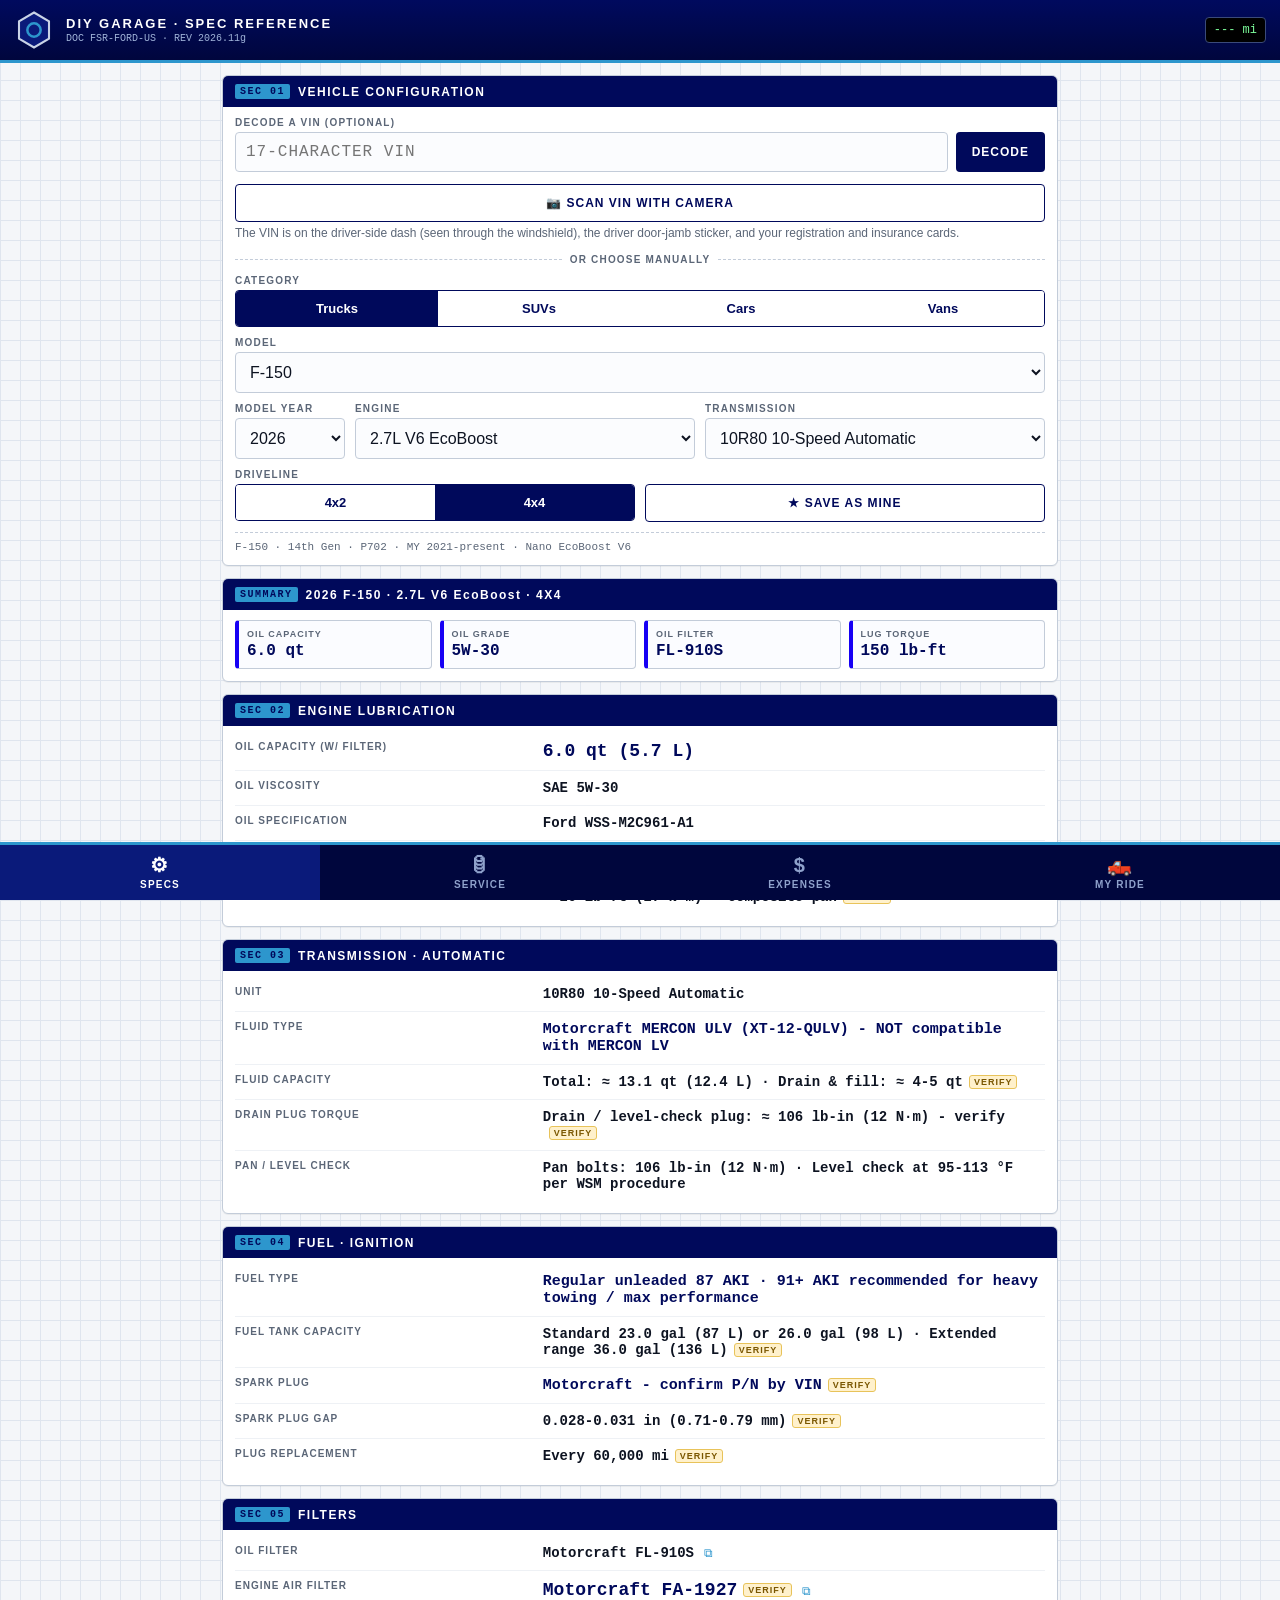
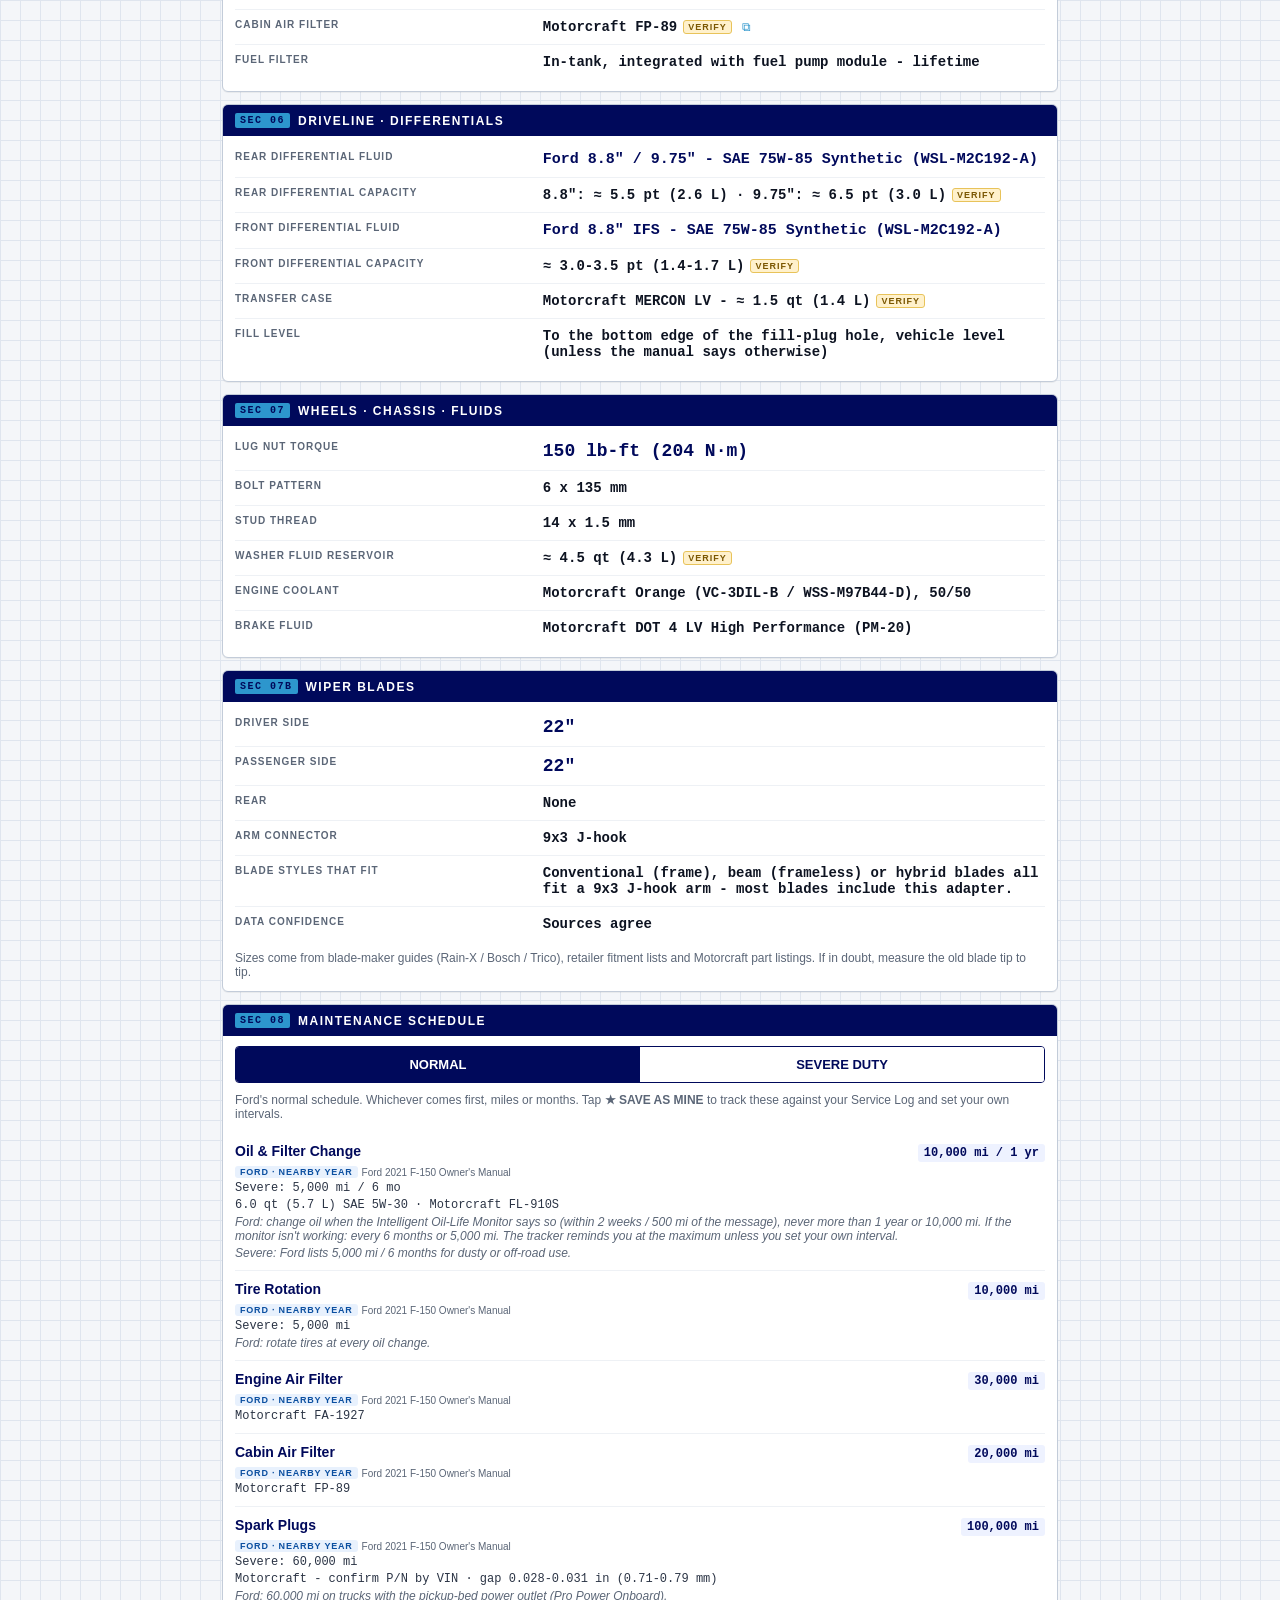
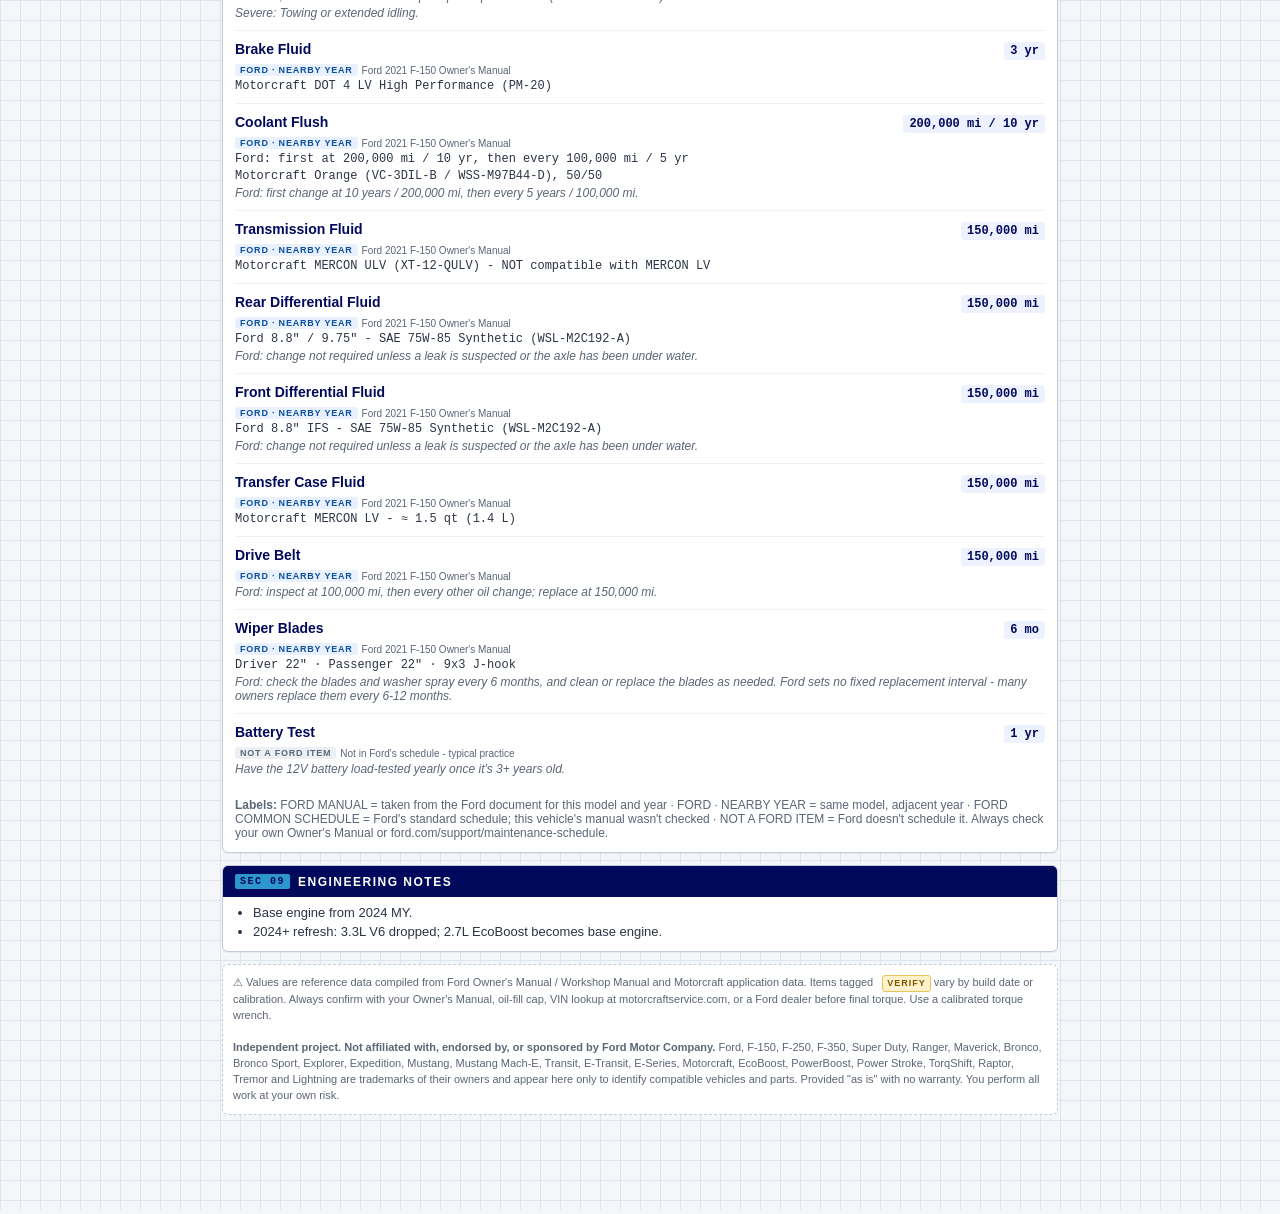
==== commit 4a292779: "Add files via upload" ====
--- a/index.html
+++ b/index.html
@@ -91,6 +91,11 @@
       </div>
 
       <div class="card">
+        <div class="card-h"><span class="sec">SEC 10B</span> OTHER MAINTENANCE</div>
+        <div id="upcoming"></div>
+      </div>
+
+      <div class="card">
         <div class="card-h"><span class="sec">SEC 11</span> UPDATE ODOMETER</div>
         <div class="grid2">
           <label>CURRENT MILEAGE<input type="number" id="odoInput" inputmode="numeric" placeholder="e.g. 84250"></label>
@@ -183,16 +188,21 @@
           <button class="btn ghost" id="btnScanSaved" type="button">📷 SCAN VIN</button>
         </div>
       </div>
-      <div class="card">
-        <div class="card-h"><span class="sec">SEC 21</span> OIL CHANGE INTERVAL</div>
-        <p class="hint">Defaults are set per engine. Shorten them for "severe duty" (towing, idling, dusty roads, short trips, extreme heat or cold).</p>
-        <div class="grid2">
-          <label>EVERY (MILES)<input type="number" id="setMi" inputmode="numeric"></label>
-          <label>OR EVERY (MONTHS)<input type="number" id="setMo" inputmode="numeric"></label>
+        <div class="grid2">
           <label>REMIND ME EARLY (MILES)<input type="number" id="setWarn" inputmode="numeric" value="500"></label>
-          <label>&nbsp;<button class="btn ghost" id="btnDefaults">RESET TO ENGINE DEFAULT</button></label>
-        </div>
-        <button class="btn full" id="btnSaveSettings">SAVE SETTINGS</button>
+          <label>&nbsp;<button class="btn" id="btnSaveSettings">SAVE</button></label>
+        </div>
+      </div>
+      <div class="card">
+        <div class="card-h"><span class="sec">SEC 21</span> MAINTENANCE INTERVALS</div>
+        <p class="hint">These start at Ford's schedule for your vehicle. Choose <b>SEVERE DUTY</b> if you tow, idle a lot, drive on dusty or off-road roads,
+          make short trips in freezing weather, or drive in extreme heat. To use your own interval, type miles and/or months
+          (whichever comes first). Clear both boxes or tap <b>FORD</b> to go back to Ford's interval.</p>
+        <label>SCHEDULE
+          <div class="seg" id="segMode"><button data-v="normal" class="on">NORMAL</button><button data-v="severe">SEVERE DUTY</button></div>
+        </label>
+        <div id="ivList"></div>
+        <button class="btn ghost full" id="btnResetAll" type="button">RESET ALL TO FORD</button>
       </div>
       <div class="card">
         <div class="card-h"><span class="sec">SEC 22</span> DATA</div>
@@ -216,6 +226,7 @@
   <script src="data.js"></script>
   <script src="data-hd.js"></script>
   <script src="data-ford.js"></script>
+  <script src="schedule.js"></script>
   <script src="app.js"></script>
 </body>
 </html>
--- a/styles.css
+++ b/styles.css
@@ -206,6 +206,30 @@
 .scan-photo{text-align:center;cursor:pointer}
 @media (prefers-color-scheme: dark){ .vinscan{background:#13233f;color:#bcd7ff;border-color:#2a4a7a} }
 
+/* ---------- schedule sources / custom intervals ---------- */
+.schedseg{margin:10px 12px 0}
+.srcline{display:flex;flex-wrap:wrap;align-items:center;gap:4px;margin-top:4px}
+.conf,.itag{display:inline-block;font-size:9px;font-weight:800;letter-spacing:.8px;padding:1px 5px;border-radius:3px}
+.conf.confirmed{background:#e3f5ea;color:var(--ok)}
+.conf.inferred{background:#e8f1fd;color:#0b4fa0}
+.conf.assumed{background:#fff1cc;color:#7a5600}
+.conf.general{background:#eceff3;color:var(--muted)}
+.itag.cust{background:#1700F4;color:#fff} .itag.sev{background:#c77700;color:#fff}
+.srcname{font-size:10px;color:var(--muted)}
+.ivl{list-style:none;padding:0;margin:6px 12px 8px}
+.ivl li{border-bottom:1px solid #eef1f5;padding:10px 0}
+.ivl li:last-child{border-bottom:0}
+.ivrow{display:grid;grid-template-columns:minmax(0,1fr) minmax(0,1fr) auto;gap:8px;align-items:end}
+.ivrow label{margin-top:6px}
+.ivrow input{padding:8px;font-family:var(--mono)}
+.ivrow .btn{width:auto;padding:9px 10px;margin-top:0;font-size:11px}
+.ivrow .btn:disabled{opacity:.35}
+.card > .seg{margin-left:12px;margin-right:12px}
+@media (prefers-color-scheme: dark){
+  .conf.confirmed{background:#0f2a1b} .conf.inferred{background:#13233f;color:#8cc4ff} .conf.assumed{background:#2a2110;color:#f3d79b} .conf.general{background:#1c2539}
+  .ivl li{border-color:#1c2539}
+}
+
 .prelim{background:#fff4e0;border:1px solid #e8c35a;border-left:6px solid var(--warn);color:#5c3b00;
   border-radius:6px;padding:10px 12px;margin-bottom:12px;font-size:12px;line-height:1.45}
 .seg button{padding:10px 4px;font-size:13px}
